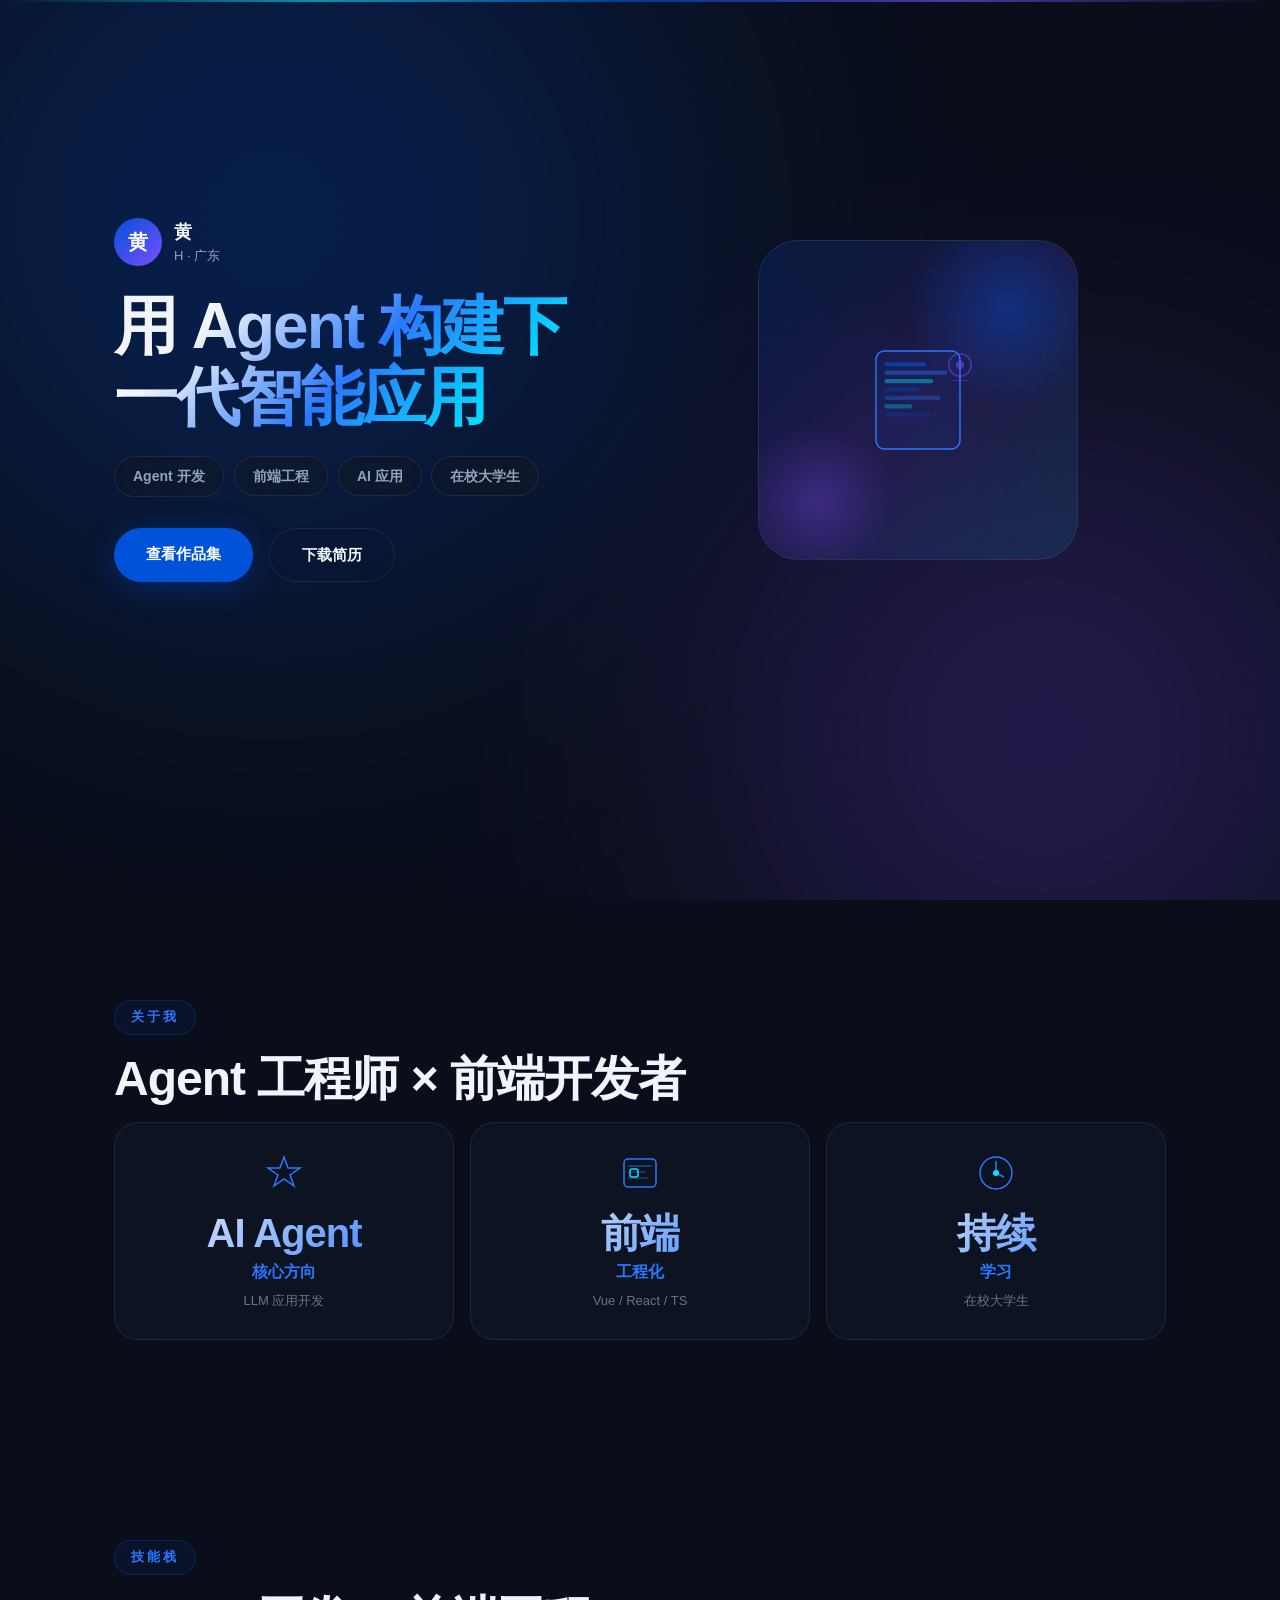
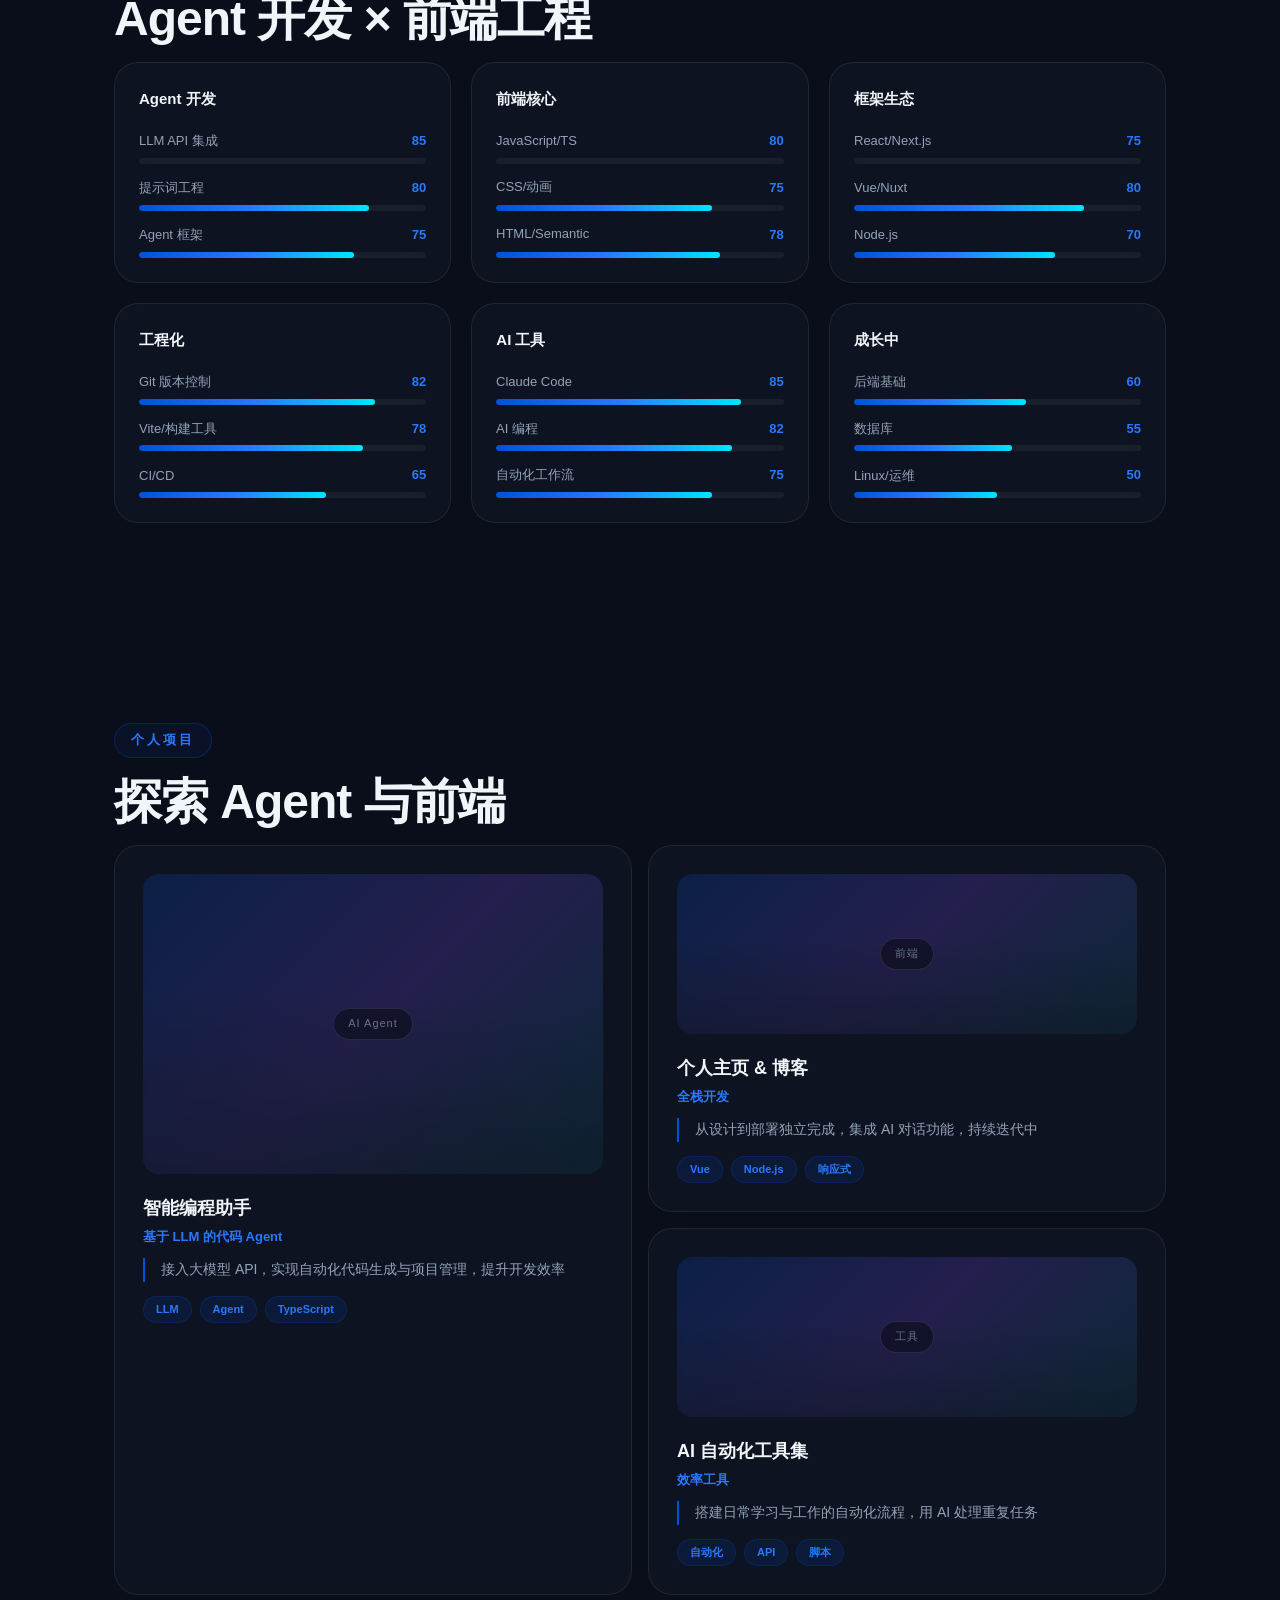
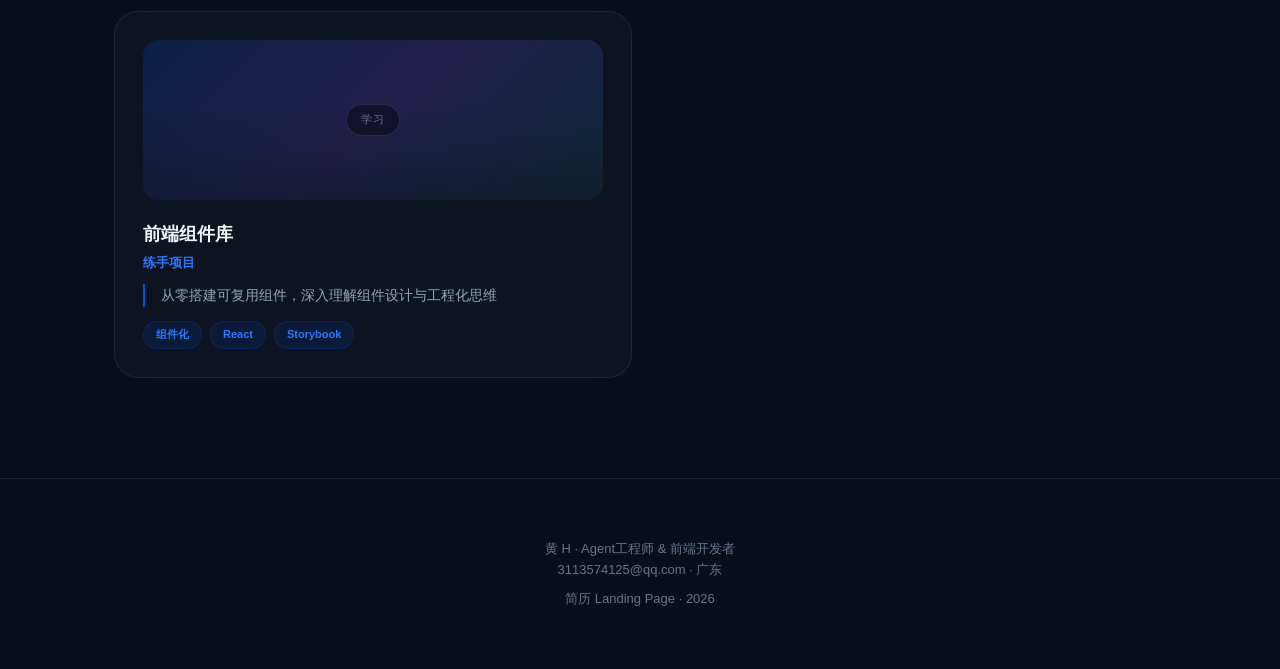
==== index.html @ 6a038add "更改index" ====
<!DOCTYPE html>
<html lang="zh-CN">
<head>
<meta charset="UTF-8">
<meta name="viewport" content="width=device-width, initial-scale=1.0">
<meta name="description" content="黄 H - Agent工程师 & 前端开发者">
<title>黄 H — Agent工程师 & 前端开发者</title>
<style>
/* ============================================================
   RESET & BASE
   ============================================================ */
*, *::before, *::after { box-sizing: border-box; margin: 0; padding: 0; }

:root {
  --color-primary: #0052D9;
  --color-primary-glow: #2979FF;
  --color-aurora-teal: #00E5FF;
  --color-aurora-purple: #7C4DFF;
  --color-aurora-pink: #FF4081;
  --color-bg-deep: #0A0E1A;
  --color-bg-mid: #111827;
  --color-bg-card: rgba(17, 24, 39, 0.6);
  --color-border: rgba(255, 255, 255, 0.08);
  --color-text-primary: #F1F5F9;
  --color-text-secondary: #94A3B8;
  --color-text-muted: #64748B;
  --radius-sm: 8px;
  --radius-md: 16px;
  --radius-lg: 24px;
  --radius-xl: 32px;
  --font-stack: -apple-system, BlinkMacSystemFont, "Segoe UI", "PingFang SC", "Hiragino Sans GB", "Microsoft YaHei", "Helvetica Neue", Helvetica, Arial, sans-serif;
  --transition-fast: 200ms cubic-bezier(0.16, 1, 0.3, 1);
  --transition-smooth: 400ms cubic-bezier(0.16, 1, 0.3, 1);
}

html { scroll-behavior: smooth; }

body {
  font-family: var(--font-stack);
  background: var(--color-bg-deep);
  color: var(--color-text-primary);
  line-height: 1.6;
  overflow-x: hidden;
  -webkit-font-smoothing: antialiased;
  -moz-osx-font-smoothing: grayscale;
}

::-webkit-scrollbar { width: 6px; }
::-webkit-scrollbar-track { background: var(--color-bg-deep); }
::-webkit-scrollbar-thumb { background: var(--color-text-muted); border-radius: 3px; }

/* ============================================================
   AURORA BACKGROUND
   ============================================================ */
.aurora-bg {
  position: fixed; inset: 0; z-index: 0; pointer-events: none; overflow: hidden;
}
.aurora-bg::before, .aurora-bg::after {
  content: ''; position: absolute;
  border-radius: 50%;
  filter: blur(140px);
  opacity: 0.25;
  animation: aurora-drift 20s ease-in-out infinite alternate;
}
.aurora-bg::before {
  width: 800px; height: 800px;
  background: var(--color-primary);
  top: -20%; left: -10%;
  animation-delay: 0s;
}
.aurora-bg::after {
  width: 600px; height: 600px;
  background: var(--color-aurora-purple);
  bottom: -15%; right: -5%;
  animation-delay: -10s;
  animation-duration: 25s;
}

@keyframes aurora-drift {
  0% { transform: translate(0, 0) scale(1); }
  33% { transform: translate(60px, -40px) scale(1.15); }
  66% { transform: translate(-30px, 30px) scale(0.95); }
  100% { transform: translate(40px, -20px) scale(1.05); }
}

.aurora-ribbon {
  position: fixed; top: 0; left: 0; width: 100%; height: 2px;
  background: linear-gradient(90deg, transparent, var(--color-aurora-teal), var(--color-primary), var(--color-aurora-purple), transparent);
  z-index: 10; opacity: 0.6;
  animation: ribbon-slide 8s linear infinite;
}
@keyframes ribbon-slide { 0% { transform: translateX(-100%); } 100% { transform: translateX(100%); } }

/* ============================================================
   LAYOUT
   ============================================================ */
.page-wrap { position: relative; z-index: 1; }
.container { max-width: 1100px; margin: 0 auto; padding: 0 24px; }

section { padding: 100px 0; position: relative; }

.section-label {
  display: inline-block;
  font-size: 13px; font-weight: 600; letter-spacing: 3px; text-transform: uppercase;
  color: var(--color-primary-glow);
  margin-bottom: 16px;
  border: 1px solid rgba(0, 82, 217, 0.3);
  padding: 6px 16px; border-radius: 50px;
  background: rgba(0, 82, 217, 0.08);
}
.section-title {
  font-size: clamp(28px, 5vw, 48px); font-weight: 800; letter-spacing: -1px;
  line-height: 1.15; margin-bottom: 16px; color: var(--color-text-primary);
}

/* ============================================================
   HERO CARD
   ============================================================ */
.hero-section {
  min-height: 100vh; display: flex; align-items: center; padding-top: 0;
}
.hero-grid { display: grid; grid-template-columns: 1fr 1fr; gap: 60px; align-items: center; }

.hero-meta { display: flex; align-items: center; gap: 12px; margin-bottom: 24px; }
.hero-avatar {
  width: 48px; height: 48px; border-radius: 50%;
  background: linear-gradient(135deg, var(--color-primary), var(--color-aurora-purple));
  display: flex; align-items: center; justify-content: center;
  font-size: 20px; font-weight: 700; color: white; flex-shrink: 0;
}
.hero-name { font-size: 18px; font-weight: 600; }
.hero-name small { display: block; font-size: 13px; font-weight: 400; color: var(--color-text-secondary); }

.hero-slogan {
  font-size: clamp(36px, 7vw, 64px); font-weight: 900; line-height: 1.1;
  letter-spacing: -2px; margin-bottom: 24px;
  background: linear-gradient(135deg, var(--color-text-primary) 20%, var(--color-primary-glow) 50%, var(--color-aurora-teal) 80%);
  -webkit-background-clip: text; -webkit-text-fill-color: transparent; background-clip: text;
}

.hero-tags { display: flex; flex-wrap: wrap; gap: 10px; margin-bottom: 32px; }
.hero-tag {
  padding: 8px 18px; border-radius: 50px; font-size: 14px; font-weight: 600;
  border: 1px solid var(--color-border);
  background: var(--color-bg-card); backdrop-filter: blur(20px);
  color: var(--color-text-secondary); transition: var(--transition-fast);
}
.hero-tag:hover { border-color: var(--color-primary-glow); color: var(--color-text-primary); }

.hero-cta { display: flex; gap: 16px; flex-wrap: wrap; }
.btn-primary, .btn-secondary {
  padding: 14px 32px; border-radius: 50px; font-size: 15px; font-weight: 600;
  cursor: pointer; transition: var(--transition-fast); text-decoration: none; display: inline-block;
  border: none; font-family: var(--font-stack);
}
.btn-primary {
  background: var(--color-primary); color: white;
  box-shadow: 0 8px 32px rgba(0, 82, 217, 0.3);
}
.btn-primary:hover { background: var(--color-primary-glow); transform: translateY(-2px); box-shadow: 0 12px 40px rgba(0, 82, 217, 0.45); }
.btn-secondary {
  background: transparent; color: var(--color-text-primary);
  border: 1px solid var(--color-border); backdrop-filter: blur(20px);
}
.btn-secondary:hover { border-color: var(--color-text-secondary); background: rgba(255,255,255,0.05); }

.hero-visual {
  position: relative; display: flex; align-items: center; justify-content: center;
}
.hero-shape {
  width: 320px; height: 320px; border-radius: 40px;
  background: linear-gradient(135deg, rgba(0,82,217,0.15), rgba(124,77,255,0.15), rgba(0,229,255,0.1));
  border: 1px solid rgba(255,255,255,0.08); backdrop-filter: blur(40px);
  display: flex; align-items: center; justify-content: center;
  position: relative; overflow: hidden;
}
.hero-shape::before {
  content: ''; position: absolute; width: 200px; height: 200px;
  background: radial-gradient(circle, var(--color-primary) 0%, transparent 70%);
  top: -10%; right: -10%; opacity: 0.4; animation: hero-glow 6s ease-in-out infinite alternate;
}
.hero-shape::after {
  content: ''; position: absolute; width: 150px; height: 150px;
  background: radial-gradient(circle, var(--color-aurora-purple) 0%, transparent 70%);
  bottom: -5%; left: -5%; opacity: 0.3; animation: hero-glow 8s ease-in-out infinite alternate-reverse;
}
@keyframes hero-glow { 0% { transform: translate(0, 0); } 100% { transform: translate(30px, -20px); } }

.hero-code-block {
  width: 200px; height: 200px; display: flex; align-items: center; justify-content: center;
  position: relative; z-index: 1;
}
.hero-code-block svg { width: 140px; height: 140px; }

/* ============================================================
   STATS BOARD
   ============================================================ */
.stats-grid { display: grid; grid-template-columns: repeat(3, 1fr); gap: 16px; }
.stats-card {
  background: var(--color-bg-card); backdrop-filter: blur(20px);
  border: 1px solid var(--color-border); border-radius: var(--radius-lg);
  padding: 28px 24px; text-align: center; transition: var(--transition-smooth);
  position: relative; overflow: hidden;
}
.stats-card::after {
  content: ''; position: absolute; inset: 0; border-radius: var(--radius-lg);
  background: radial-gradient(ellipse at 50% 0%, rgba(0,82,217,0.08), transparent 70%);
  opacity: 0; transition: opacity var(--transition-smooth);
}
.stats-card:hover { border-color: rgba(255,255,255,0.15); transform: translateY(-4px); }
.stats-card:hover::after { opacity: 1; }

.stats-icon { width: 44px; height: 44px; margin: 0 auto 16px; }
.stats-icon svg { width: 100%; height: 100%; }
.stats-value {
  font-size: clamp(28px, 5vw, 40px); font-weight: 900; letter-spacing: -1px;
  background: linear-gradient(135deg, var(--color-text-primary), var(--color-primary-glow));
  -webkit-background-clip: text; -webkit-text-fill-color: transparent; background-clip: text;
  line-height: 1.1; margin-bottom: 4px;
}
.stats-unit { font-size: 16px; font-weight: 600; color: var(--color-primary-glow); }
.stats-label { font-size: 13px; color: var(--color-text-muted); margin-top: 6px; font-weight: 500; }

/* ============================================================
   TIMELINE PRO
   ============================================================ */
.timeline-wrap { position: relative; padding-left: 40px; }
.timeline-line {
  position: absolute; left: 18px; top: 0; bottom: 0; width: 2px;
  background: linear-gradient(to bottom, var(--color-primary), var(--color-aurora-purple), transparent);
}
.timeline-item { position: relative; margin-bottom: 48px; }
.timeline-item:last-child { margin-bottom: 0; }
.timeline-dot {
  position: absolute; left: -34px; top: 8px; width: 14px; height: 14px; border-radius: 50%;
  background: var(--color-primary); border: 3px solid var(--color-bg-deep);
  box-shadow: 0 0 20px rgba(0, 82, 217, 0.5); z-index: 2;
  transition: var(--transition-fast);
}
.timeline-item:hover .timeline-dot { box-shadow: 0 0 30px rgba(0, 130, 255, 0.8); transform: scale(1.3); }

.timeline-card {
  background: var(--color-bg-card); backdrop-filter: blur(20px);
  border: 1px solid var(--color-border); border-radius: var(--radius-lg);
  padding: 28px; transition: var(--transition-smooth);
}
.timeline-card:hover { border-color: rgba(255,255,255,0.15); }
.timeline-header { display: flex; justify-content: space-between; align-items: start; flex-wrap: wrap; gap: 8px; margin-bottom: 12px; }
.timeline-date { font-size: 14px; font-weight: 600; color: var(--color-primary-glow); letter-spacing: 1px; }
.timeline-company { font-size: 20px; font-weight: 700; }
.timeline-role { font-size: 14px; color: var(--color-text-secondary); font-weight: 500; margin-bottom: 16px; }
.timeline-bullets { list-style: none; display: flex; flex-direction: column; gap: 8px; }
.timeline-bullets li {
  padding-left: 20px; position: relative; font-size: 14px; color: var(--color-text-secondary);
  line-height: 1.7;
}
.timeline-bullets li::before {
  content: ''; position: absolute; left: 0; top: 10px; width: 6px; height: 6px; border-radius: 50%;
  background: var(--color-primary-glow); opacity: 0.6;
}

/* ============================================================
   SKILL RADAR
   ============================================================ */
.skill-grid { display: grid; grid-template-columns: repeat(3, 1fr); gap: 20px; }
.skill-category {
  background: var(--color-bg-card); backdrop-filter: blur(20px);
  border: 1px solid var(--color-border); border-radius: var(--radius-lg);
  padding: 24px;
}
.skill-category h3 {
  font-size: 15px; font-weight: 700; margin-bottom: 20px; color: var(--color-text-primary);
}
.skill-item { margin-bottom: 14px; }
.skill-item:last-child { margin-bottom: 0; }
.skill-head { display: flex; justify-content: space-between; margin-bottom: 6px; font-size: 13px; }
.skill-name { color: var(--color-text-secondary); }
.skill-score { font-weight: 700; color: var(--color-primary-glow); }
.skill-bar {
  width: 100%; height: 6px; background: rgba(255,255,255,0.05); border-radius: 3px; overflow: hidden;
}
.skill-fill {
  height: 100%; border-radius: 3px;
  background: linear-gradient(90deg, var(--color-primary), var(--color-primary-glow), var(--color-aurora-teal));
  transition: width 1.2s cubic-bezier(0.16, 1, 0.3, 1);
  width: 0;
}
.skill-fill.visible { width: var(--fill); }

/* ============================================================
   BENTO GALLERY
   ============================================================ */
.bento-grid {
  display: grid; grid-template-columns: 1fr 1fr; grid-template-rows: auto auto;
  gap: 16px;
}
.bento-project {
  background: var(--color-bg-card); backdrop-filter: blur(20px);
  border: 1px solid var(--color-border); border-radius: var(--radius-lg);
  padding: 28px; transition: var(--transition-smooth); position: relative; overflow: hidden;
  cursor: default;
}
.bento-project:nth-child(1) { grid-row: span 2; }
.bento-project:hover { border-color: rgba(255,255,255,0.15); transform: translateY(-2px); }

.bento-img-placeholder {
  width: 100%; height: 160px; border-radius: var(--radius-md);
  background: linear-gradient(135deg, rgba(0,82,217,0.2), rgba(124,77,255,0.2), rgba(0,229,255,0.1));
  margin-bottom: 20px; display: flex; align-items: center; justify-content: center;
  font-size: 12px; color: var(--color-text-muted); letter-spacing: 1px; position: relative;
  overflow: hidden;
}
.bento-project:nth-child(1) .bento-img-placeholder { height: 300px; }
.bento-img-placeholder::after {
  content: ''; position: absolute; inset: 0;
  background: linear-gradient(to top, var(--color-bg-card), transparent 60%);
}
.bento-img-label {
  position: relative; z-index: 2; background: rgba(0,0,0,0.4); padding: 6px 14px;
  border-radius: 50px; font-size: 11px; letter-spacing: 1px;
  border: 1px solid rgba(255,255,255,0.1);
}
.bento-title { font-size: 18px; font-weight: 700; margin-bottom: 4px; }
.bento-role { font-size: 13px; color: var(--color-primary-glow); font-weight: 600; margin-bottom: 10px; }
.bento-impact {
  font-size: 14px; color: var(--color-text-secondary); line-height: 1.7; margin-bottom: 14px;
  position: relative; padding-left: 16px; border-left: 2px solid var(--color-primary);
}
.bento-tags { display: flex; gap: 8px; flex-wrap: wrap; }
.bento-tag {
  padding: 4px 12px; border-radius: 50px; font-size: 11px; font-weight: 600;
  background: rgba(0,82,217,0.12); color: var(--color-primary-glow);
  border: 1px solid rgba(0,82,217,0.2);
}

/* ============================================================
   TESTIMONIAL
   ============================================================ */
.testimonial-grid { display: grid; grid-template-columns: repeat(3, 1fr); gap: 20px; }
.testimonial-card {
  background: var(--color-bg-card); backdrop-filter: blur(20px);
  border: 1px solid var(--color-border); border-radius: var(--radius-lg);
  padding: 28px; transition: var(--transition-smooth); position: relative;
}
.testimonial-card:hover { border-color: rgba(255,255,255,0.12); }
.testimonial-quote {
  font-size: 14px; line-height: 1.8; color: var(--color-text-secondary);
  margin-bottom: 20px; position: relative; font-style: italic;
}
.testimonial-quote::before {
  content: '\201C'; font-size: 48px; line-height: 1; color: var(--color-primary);
  display: block; margin-bottom: 8px; font-style: normal; font-weight: 900;
  opacity: 0.4;
}
.testimonial-author { display: flex; align-items: center; gap: 12px; }
.testimonial-avatar {
  width: 40px; height: 40px; border-radius: 50%;
  background: linear-gradient(135deg, var(--color-primary), var(--color-aurora-purple));
  display: flex; align-items: center; justify-content: center;
  font-size: 16px; font-weight: 700; color: white;
  flex-shrink: 0;
}
.testimonial-name { font-size: 14px; font-weight: 700; }
.testimonial-relation { font-size: 12px; color: var(--color-text-muted); }

/* ============================================================
   FOOTER
   ============================================================ */
.footer {
  text-align: center; padding: 60px 24px; border-top: 1px solid var(--color-border);
  color: var(--color-text-muted); font-size: 13px;
}

/* ============================================================
   RESPONSIVE
   ============================================================ */
@media (max-width: 768px) {
  .hero-grid { grid-template-columns: 1fr; gap: 40px; }
  .hero-visual { order: -1; }
  .hero-shape { width: 200px; height: 200px; border-radius: 30px; }
  .hero-slogan { font-size: 32px; }
  .stats-grid { grid-template-columns: repeat(2, 1fr); }
  .skill-grid { grid-template-columns: 1fr; }
  .bento-grid { grid-template-columns: 1fr; }
  .bento-project:nth-child(1) { grid-row: span 1; }
  .bento-project:nth-child(1) .bento-img-placeholder { height: 160px; }
  .testimonial-grid { grid-template-columns: 1fr; }
  .timeline-wrap { padding-left: 32px; }
  .timeline-dot { left: -26px; }
  .timeline-line { left: 12px; }
  section { padding: 60px 0; }
}

@media (max-width: 480px) {
  .stats-grid { grid-template-columns: 1fr 1fr; gap: 10px; }
  .stats-card { padding: 20px 16px; }
  .hero-cta { flex-direction: column; }
}

/* ============================================================
   REDUCED MOTION
   ============================================================ */
@media (prefers-reduced-motion: reduce) {
  *, *::before, *::after {
    animation-duration: 0.01ms !important; animation-iteration-count: 1 !important;
    transition-duration: 0.01ms !important;
  }
  html { scroll-behavior: auto; }
  .aurora-bg::before, .aurora-bg::after { animation: none; opacity: 0.15; }
  .aurora-ribbon { display: none; }
}

/* ============================================================
   SCROLL ANIMATIONS
   ============================================================ */
.reveal {
  opacity: 0; transform: translateY(40px);
  transition: opacity 0.8s cubic-bezier(0.16, 1, 0.3, 1), transform 0.8s cubic-bezier(0.16, 1, 0.3, 1);
}
.reveal.visible { opacity: 1; transform: translateY(0); }
.reveal-delay-1 { transition-delay: 0.1s; }
.reveal-delay-2 { transition-delay: 0.2s; }
.reveal-delay-3 { transition-delay: 0.3s; }
.reveal-delay-4 { transition-delay: 0.4s; }
.reveal-delay-5 { transition-delay: 0.5s; }
</style>
</head>
<body>

<!-- Aurora Background -->
<div class="aurora-bg" aria-hidden="true"></div>
<div class="aurora-ribbon" aria-hidden="true"></div>

<!-- ============================================================
     PAGE WRAP
     ============================================================ -->
<div class="page-wrap">

<!-- ============================================================
     HERO CARD
     ============================================================ -->
<section class="hero-section">
  <div class="container">
    <div class="hero-grid">
      <div class="hero-content reveal">
        <div class="hero-meta">
          <div class="hero-avatar">黄</div>
          <div class="hero-name">
            黄 <small>H · 广东</small>
          </div>
        </div>
        <h1 class="hero-slogan">用 Agent 构建下一代智能应用</h1>
        <div class="hero-tags">
          <span class="hero-tag">Agent 开发</span>
          <span class="hero-tag">前端工程</span>
          <span class="hero-tag">AI 应用</span>
          <span class="hero-tag">在校大学生</span>
        </div>
        <div class="hero-cta">
          <a href="#bento" class="btn-primary">查看作品集</a>
          <a href="#footer" class="btn-secondary">下载简历</a>
        </div>
      </div>
      <div class="hero-visual reveal reveal-delay-2">
        <div class="hero-shape">
          <div class="hero-code-block">
            <svg viewBox="0 0 200 200" fill="none" xmlns="http://www.w3.org/2000/svg">
              <rect x="40" y="30" width="120" height="140" rx="12" stroke="#2979FF" stroke-width="2" fill="rgba(0,82,217,0.08)"/>
              <rect x="52" y="46" width="60" height="6" rx="3" fill="#0052D9" opacity="0.6"/>
              <rect x="52" y="58" width="90" height="6" rx="3" fill="#2979FF" opacity="0.4"/>
              <rect x="52" y="70" width="70" height="6" rx="3" fill="#00E5FF" opacity="0.4"/>
              <rect x="52" y="82" width="50" height="6" rx="3" fill="#0052D9" opacity="0.3"/>
              <rect x="52" y="94" width="80" height="6" rx="3" fill="#2979FF" opacity="0.3"/>
              <rect x="52" y="106" width="40" height="6" rx="3" fill="#00E5FF" opacity="0.3"/>
              <rect x="52" y="118" width="65" height="6" rx="3" fill="#0052D9" opacity="0.2"/>
              <circle cx="160" cy="50" r="16" fill="none" stroke="#7C4DFF" stroke-width="2" opacity="0.5"/>
              <circle cx="160" cy="50" r="6" fill="#7C4DFF" opacity="0.5"/>
              <path d="M160 62 L160 82" stroke="#7C4DFF" stroke-width="1.5" opacity="0.4"/>
              <path d="M150 72 L170 72" stroke="#7C4DFF" stroke-width="1.5" opacity="0.4"/>
              <path d="M155 100 L165 100" stroke="#00E5FF" stroke-width="1" opacity="0.3"/>
            </svg>
          </div>
        </div>
      </div>
    </div>
  </div>
</section>

<!-- ============================================================
     STATS BOARD
     ============================================================ -->
<section id="stats">
  <div class="container">
    <div class="section-label reveal">关于我</div>
    <h2 class="section-title reveal reveal-delay-1">Agent 工程师 × 前端开发者</h2>
    <div class="stats-grid reveal reveal-delay-2">
      <div class="stats-card">
        <div class="stats-icon">
          <svg viewBox="0 0 44 44" fill="none"><polygon points="22,6 26,17 38,17 28,24 32,35 22,28 12,35 16,24 6,17 18,17" stroke="#2979FF" stroke-width="1.5"/></svg>
        </div>
        <div class="stats-value">AI Agent</div>
        <div class="stats-unit">核心方向</div>
        <div class="stats-label">LLM 应用开发</div>
      </div>
      <div class="stats-card">
        <div class="stats-icon">
          <svg viewBox="0 0 44 44" fill="none"><rect x="6" y="8" width="32" height="28" rx="4" stroke="#2979FF" stroke-width="1.5"/><rect x="10" y="14" width="24" height="2" rx="1" fill="#2979FF" opacity="0.4"/><rect x="10" y="20" width="18" height="2" rx="1" fill="#2979FF" opacity="0.3"/><rect x="10" y="26" width="20" height="2" rx="1" fill="#2979FF" opacity="0.3"/><rect x="12" y="18" width="8" height="8" rx="2" fill="none" stroke="#00E5FF" stroke-width="1.5"/></svg>
        </div>
        <div class="stats-value">前端</div>
        <div class="stats-unit">工程化</div>
        <div class="stats-label">Vue / React / TS</div>
      </div>
      <div class="stats-card">
        <div class="stats-icon">
          <svg viewBox="0 0 44 44" fill="none"><circle cx="22" cy="22" r="16" stroke="#2979FF" stroke-width="1.5"/><polyline points="22,10 22,22 30,26" stroke="#2979FF" stroke-width="1.5"/><circle cx="22" cy="22" r="3" fill="#00E5FF"/></svg>
        </div>
        <div class="stats-value">持续</div>
        <div class="stats-unit">学习</div>
        <div class="stats-label">在校大学生</div>
      </div>
    </div>
  </div>
</section>

<!-- ============================================================
     SKILL RADAR
     ============================================================ -->
<section id="skills">
  <div class="container">
    <div class="section-label reveal">技能栈</div>
    <h2 class="section-title reveal reveal-delay-1">Agent 开发 × 前端工程</h2>
    <div class="skill-grid reveal reveal-delay-2" id="skill-grid">
    </div>
  </div>
</section>

<!-- ============================================================
     BENTO GALLERY
     ============================================================ -->
<section id="bento">
  <div class="container">
    <div class="section-label reveal">个人项目</div>
    <h2 class="section-title reveal reveal-delay-1">探索 Agent 与前端</h2>
    <div class="bento-grid reveal reveal-delay-2">

      <div class="bento-project">
        <div class="bento-img-placeholder">
          <span class="bento-img-label">AI Agent</span>
        </div>
        <div class="bento-title">智能编程助手</div>
        <div class="bento-role">基于 LLM 的代码 Agent</div>
        <p class="bento-impact">接入大模型 API，实现自动化代码生成与项目管理，提升开发效率</p>
        <div class="bento-tags">
          <span class="bento-tag">LLM</span>
          <span class="bento-tag">Agent</span>
          <span class="bento-tag">TypeScript</span>
        </div>
      </div>

      <div class="bento-project">
        <div class="bento-img-placeholder">
          <span class="bento-img-label">前端</span>
        </div>
        <div class="bento-title">个人主页 & 博客</div>
        <div class="bento-role">全栈开发</div>
        <p class="bento-impact">从设计到部署独立完成，集成 AI 对话功能，持续迭代中</p>
        <div class="bento-tags">
          <span class="bento-tag">Vue</span>
          <span class="bento-tag">Node.js</span>
          <span class="bento-tag">响应式</span>
        </div>
      </div>

      <div class="bento-project">
        <div class="bento-img-placeholder">
          <span class="bento-img-label">工具</span>
        </div>
        <div class="bento-title">AI 自动化工具集</div>
        <div class="bento-role">效率工具</div>
        <p class="bento-impact">搭建日常学习与工作的自动化流程，用 AI 处理重复任务</p>
        <div class="bento-tags">
          <span class="bento-tag">自动化</span>
          <span class="bento-tag">API</span>
          <span class="bento-tag">脚本</span>
        </div>
      </div>

      <div class="bento-project">
        <div class="bento-img-placeholder">
          <span class="bento-img-label">学习</span>
        </div>
        <div class="bento-title">前端组件库</div>
        <div class="bento-role">练手项目</div>
        <p class="bento-impact">从零搭建可复用组件，深入理解组件设计与工程化思维</p>
        <div class="bento-tags">
          <span class="bento-tag">组件化</span>
          <span class="bento-tag">React</span>
          <span class="bento-tag">Storybook</span>
        </div>
      </div>

    </div>
  </div>
</section>

<!-- ============================================================
     FOOTER
     ============================================================ -->
<footer class="footer" id="footer">
  <div class="container">
    <p>黄 H · Agent工程师 & 前端开发者</p>
    <p>3113574125@qq.com · 广东</p>
    <p style="margin-top:8px;color:var(--color-text-muted)">简历 Landing Page · 2026</p>
  </div>
</footer>

</div><!-- /page-wrap -->

<script>
// ============================================================
// SKILL DATA
// ============================================================
var skillData = [
  {
    category: 'Agent 开发',
    skills: [
      { name: 'LLM API 集成', score: 85 },
      { name: '提示词工程', score: 80 },
      { name: 'Agent 框架', score: 75 }
    ]
  },
  {
    category: '前端核心',
    skills: [
      { name: 'JavaScript/TS', score: 80 },
      { name: 'CSS/动画', score: 75 },
      { name: 'HTML/Semantic', score: 78 }
    ]
  },
  {
    category: '框架生态',
    skills: [
      { name: 'React/Next.js', score: 75 },
      { name: 'Vue/Nuxt', score: 80 },
      { name: 'Node.js', score: 70 }
    ]
  },
  {
    category: '工程化',
    skills: [
      { name: 'Git 版本控制', score: 82 },
      { name: 'Vite/构建工具', score: 78 },
      { name: 'CI/CD', score: 65 }
    ]
  },
  {
    category: 'AI 工具',
    skills: [
      { name: 'Claude Code', score: 85 },
      { name: 'AI 编程', score: 82 },
      { name: '自动化工作流', score: 75 }
    ]
  },
  {
    category: '成长中',
    skills: [
      { name: '后端基础', score: 60 },
      { name: '数据库', score: 55 },
      { name: 'Linux/运维', score: 50 }
    ]
  }
];

// ============================================================
// RENDER SKILL GRID
// ============================================================
(function renderSkills() {
  var grid = document.getElementById('skill-grid');
  var html = '';
  skillData.forEach(function(cat) {
    html += '<div class="skill-category"><h3>' + cat.category + '</h3>';
    cat.skills.forEach(function(s) {
      html += '<div class="skill-item">';
      html += '<div class="skill-head"><span class="skill-name">' + s.name + '</span><span class="skill-score">' + s.score + '</span></div>';
      html += '<div class="skill-bar"><div class="skill-fill" style="--fill:' + s.score + '%" data-fill="' + s.score + '"></div></div>';
      html += '</div>';
    });
    html += '</div>';
  });
  grid.innerHTML = html;
})();

// ============================================================
// SCROLL REVEAL
// ============================================================
(function scrollReveal() {
  var reveals = document.querySelectorAll('.reveal');
  var skillFills = document.querySelectorAll('.skill-fill');

  function isInView(el) {
    var rect = el.getBoundingClientRect();
    return rect.top < window.innerHeight * 0.85 && rect.bottom > 0;
  }

  function handleScroll() {
    reveals.forEach(function(el) {
      if (isInView(el)) { el.classList.add('visible'); }
    });
    skillFills.forEach(function(el) {
      if (isInView(el)) { el.classList.add('visible'); }
    });
  }

  window.addEventListener('scroll', handleScroll, { passive: true });
  handleScroll(); // initial check
})();

// ============================================================
// SMOOTH SCROLL FOR CTA
// ============================================================
(function smoothCta() {
  document.querySelectorAll('a[href^="#"]').forEach(function(anchor) {
    anchor.addEventListener('click', function(e) {
      e.preventDefault();
      var target = document.querySelector(this.getAttribute('href'));
      if (target) { target.scrollIntoView({ behavior: 'smooth' }); }
    });
  });
})();
</script>

</body>
</html>
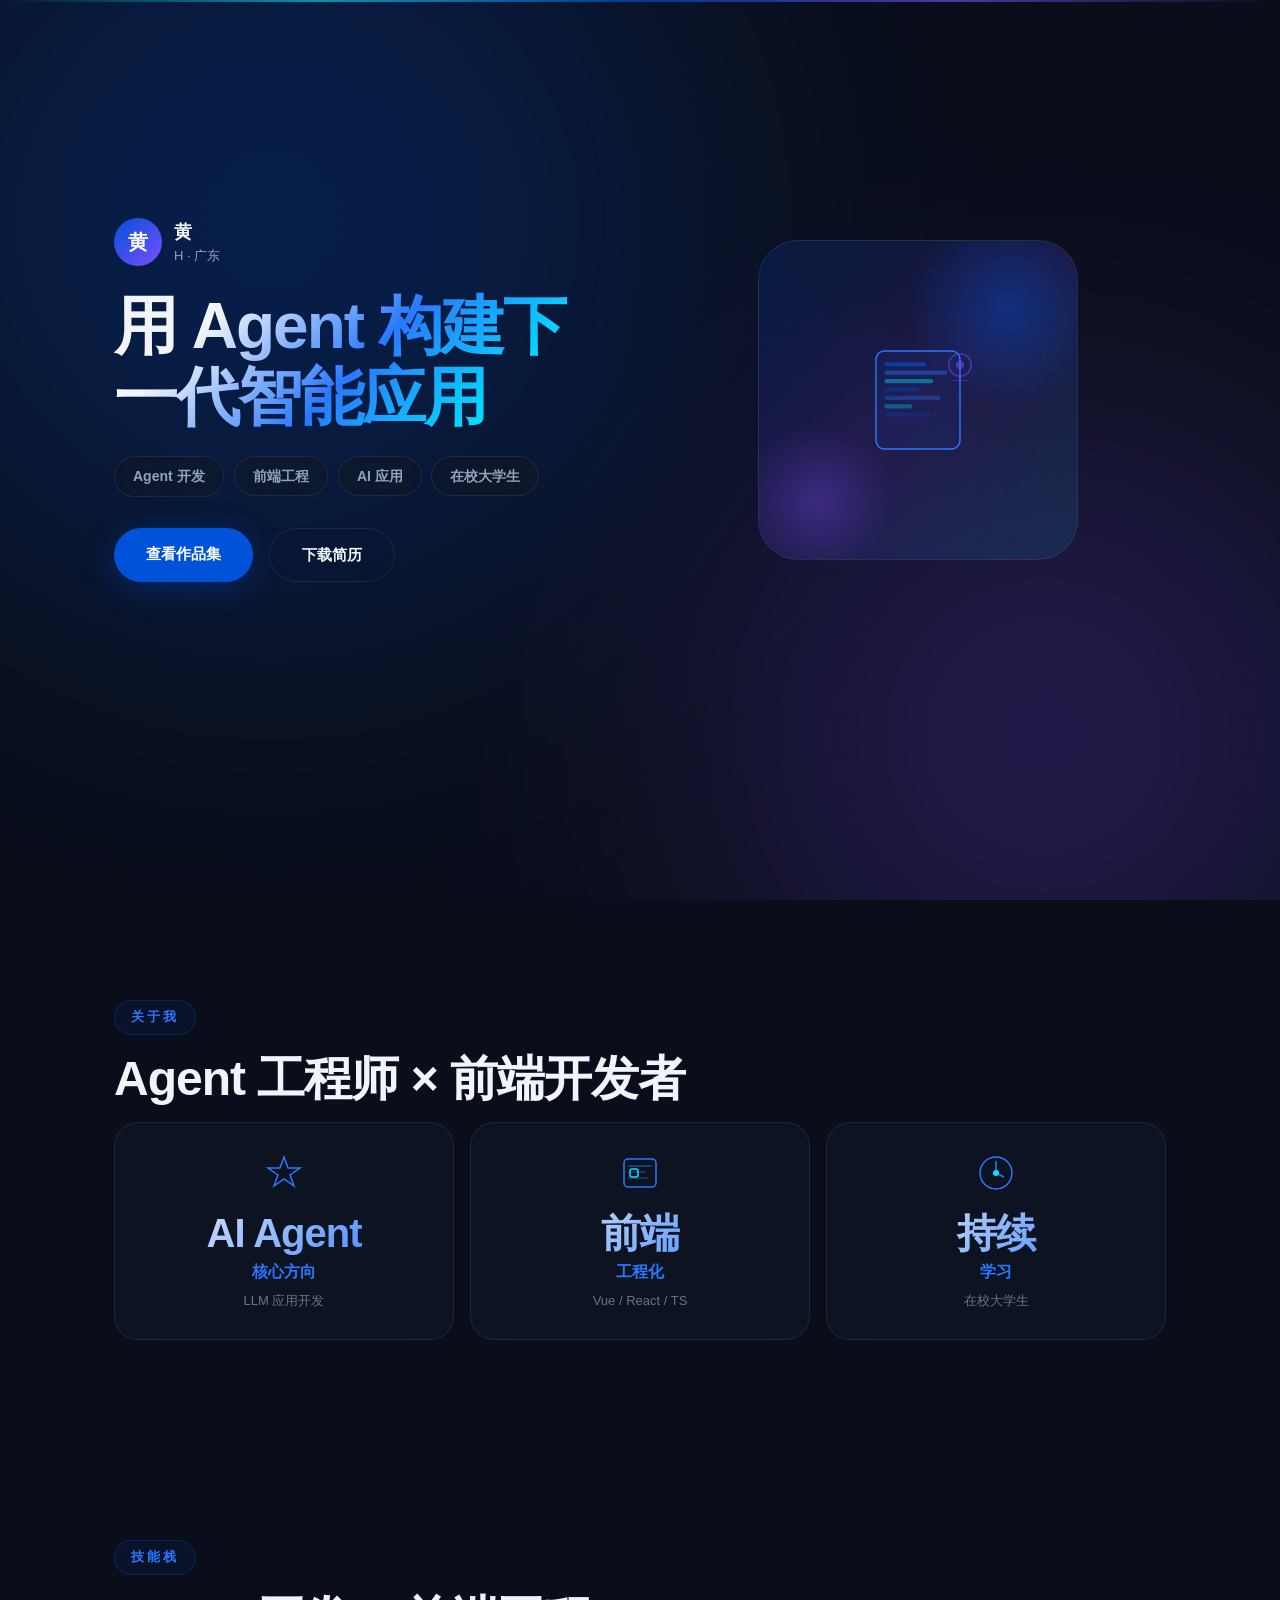
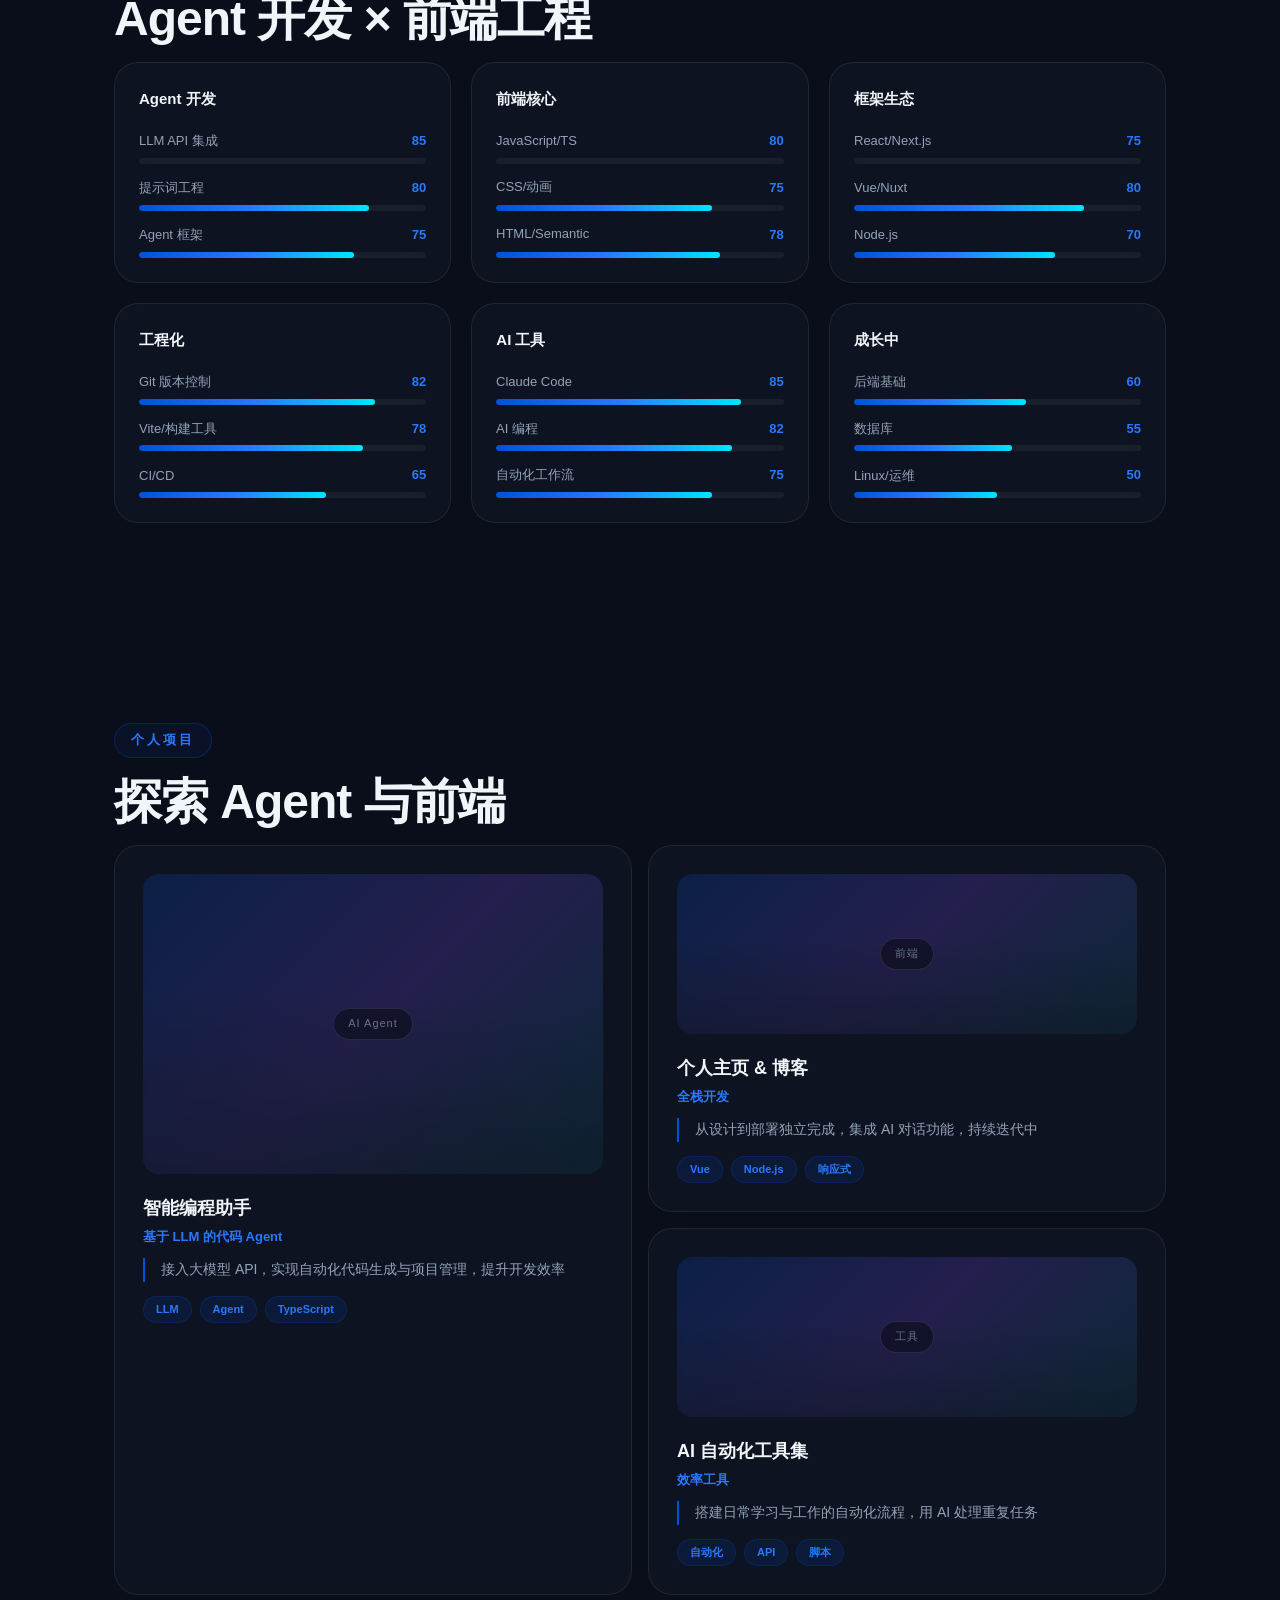
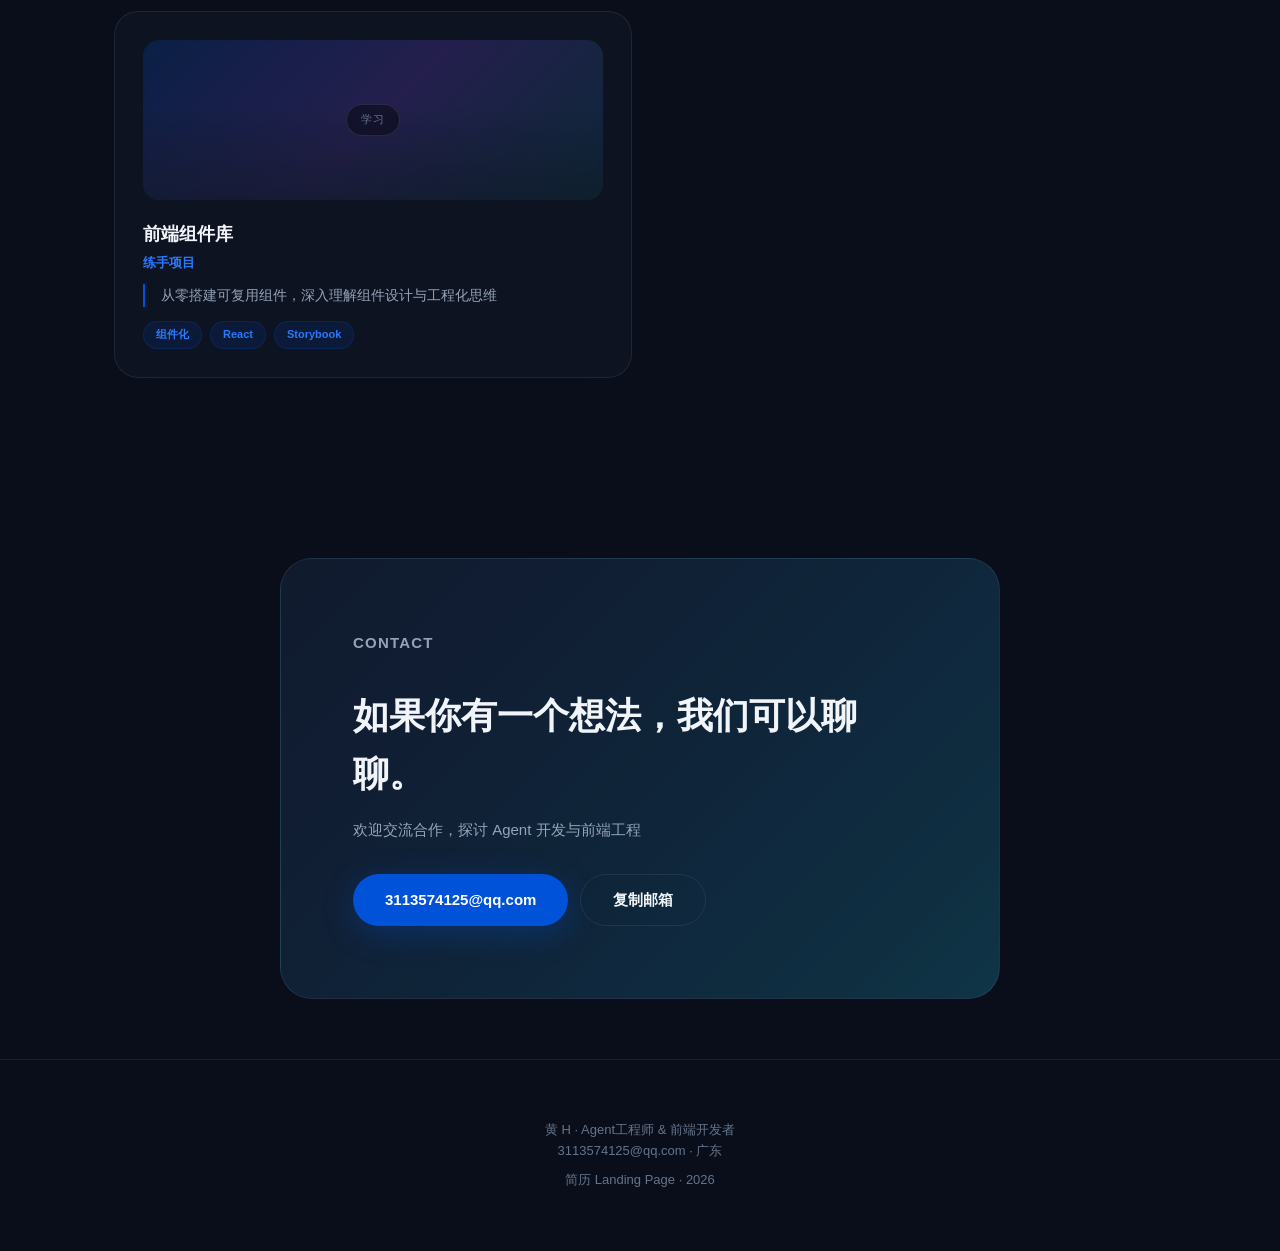
==== commit d387b94d: "代码类型分离" ====
--- a/index.html
+++ b/index.html
@@ -5,425 +5,7 @@
 <meta name="viewport" content="width=device-width, initial-scale=1.0">
 <meta name="description" content="黄 H - Agent工程师 & 前端开发者">
 <title>黄 H — Agent工程师 & 前端开发者</title>
-<style>
-/* ============================================================
-   RESET & BASE
-   ============================================================ */
-*, *::before, *::after { box-sizing: border-box; margin: 0; padding: 0; }
-
-:root {
-  --color-primary: #0052D9;
-  --color-primary-glow: #2979FF;
-  --color-aurora-teal: #00E5FF;
-  --color-aurora-purple: #7C4DFF;
-  --color-aurora-pink: #FF4081;
-  --color-bg-deep: #0A0E1A;
-  --color-bg-mid: #111827;
-  --color-bg-card: rgba(17, 24, 39, 0.6);
-  --color-border: rgba(255, 255, 255, 0.08);
-  --color-text-primary: #F1F5F9;
-  --color-text-secondary: #94A3B8;
-  --color-text-muted: #64748B;
-  --radius-sm: 8px;
-  --radius-md: 16px;
-  --radius-lg: 24px;
-  --radius-xl: 32px;
-  --font-stack: -apple-system, BlinkMacSystemFont, "Segoe UI", "PingFang SC", "Hiragino Sans GB", "Microsoft YaHei", "Helvetica Neue", Helvetica, Arial, sans-serif;
-  --transition-fast: 200ms cubic-bezier(0.16, 1, 0.3, 1);
-  --transition-smooth: 400ms cubic-bezier(0.16, 1, 0.3, 1);
-}
-
-html { scroll-behavior: smooth; }
-
-body {
-  font-family: var(--font-stack);
-  background: var(--color-bg-deep);
-  color: var(--color-text-primary);
-  line-height: 1.6;
-  overflow-x: hidden;
-  -webkit-font-smoothing: antialiased;
-  -moz-osx-font-smoothing: grayscale;
-}
-
-::-webkit-scrollbar { width: 6px; }
-::-webkit-scrollbar-track { background: var(--color-bg-deep); }
-::-webkit-scrollbar-thumb { background: var(--color-text-muted); border-radius: 3px; }
-
-/* ============================================================
-   AURORA BACKGROUND
-   ============================================================ */
-.aurora-bg {
-  position: fixed; inset: 0; z-index: 0; pointer-events: none; overflow: hidden;
-}
-.aurora-bg::before, .aurora-bg::after {
-  content: ''; position: absolute;
-  border-radius: 50%;
-  filter: blur(140px);
-  opacity: 0.25;
-  animation: aurora-drift 20s ease-in-out infinite alternate;
-}
-.aurora-bg::before {
-  width: 800px; height: 800px;
-  background: var(--color-primary);
-  top: -20%; left: -10%;
-  animation-delay: 0s;
-}
-.aurora-bg::after {
-  width: 600px; height: 600px;
-  background: var(--color-aurora-purple);
-  bottom: -15%; right: -5%;
-  animation-delay: -10s;
-  animation-duration: 25s;
-}
-
-@keyframes aurora-drift {
-  0% { transform: translate(0, 0) scale(1); }
-  33% { transform: translate(60px, -40px) scale(1.15); }
-  66% { transform: translate(-30px, 30px) scale(0.95); }
-  100% { transform: translate(40px, -20px) scale(1.05); }
-}
-
-.aurora-ribbon {
-  position: fixed; top: 0; left: 0; width: 100%; height: 2px;
-  background: linear-gradient(90deg, transparent, var(--color-aurora-teal), var(--color-primary), var(--color-aurora-purple), transparent);
-  z-index: 10; opacity: 0.6;
-  animation: ribbon-slide 8s linear infinite;
-}
-@keyframes ribbon-slide { 0% { transform: translateX(-100%); } 100% { transform: translateX(100%); } }
-
-/* ============================================================
-   LAYOUT
-   ============================================================ */
-.page-wrap { position: relative; z-index: 1; }
-.container { max-width: 1100px; margin: 0 auto; padding: 0 24px; }
-
-section { padding: 100px 0; position: relative; }
-
-.section-label {
-  display: inline-block;
-  font-size: 13px; font-weight: 600; letter-spacing: 3px; text-transform: uppercase;
-  color: var(--color-primary-glow);
-  margin-bottom: 16px;
-  border: 1px solid rgba(0, 82, 217, 0.3);
-  padding: 6px 16px; border-radius: 50px;
-  background: rgba(0, 82, 217, 0.08);
-}
-.section-title {
-  font-size: clamp(28px, 5vw, 48px); font-weight: 800; letter-spacing: -1px;
-  line-height: 1.15; margin-bottom: 16px; color: var(--color-text-primary);
-}
-
-/* ============================================================
-   HERO CARD
-   ============================================================ */
-.hero-section {
-  min-height: 100vh; display: flex; align-items: center; padding-top: 0;
-}
-.hero-grid { display: grid; grid-template-columns: 1fr 1fr; gap: 60px; align-items: center; }
-
-.hero-meta { display: flex; align-items: center; gap: 12px; margin-bottom: 24px; }
-.hero-avatar {
-  width: 48px; height: 48px; border-radius: 50%;
-  background: linear-gradient(135deg, var(--color-primary), var(--color-aurora-purple));
-  display: flex; align-items: center; justify-content: center;
-  font-size: 20px; font-weight: 700; color: white; flex-shrink: 0;
-}
-.hero-name { font-size: 18px; font-weight: 600; }
-.hero-name small { display: block; font-size: 13px; font-weight: 400; color: var(--color-text-secondary); }
-
-.hero-slogan {
-  font-size: clamp(36px, 7vw, 64px); font-weight: 900; line-height: 1.1;
-  letter-spacing: -2px; margin-bottom: 24px;
-  background: linear-gradient(135deg, var(--color-text-primary) 20%, var(--color-primary-glow) 50%, var(--color-aurora-teal) 80%);
-  -webkit-background-clip: text; -webkit-text-fill-color: transparent; background-clip: text;
-}
-
-.hero-tags { display: flex; flex-wrap: wrap; gap: 10px; margin-bottom: 32px; }
-.hero-tag {
-  padding: 8px 18px; border-radius: 50px; font-size: 14px; font-weight: 600;
-  border: 1px solid var(--color-border);
-  background: var(--color-bg-card); backdrop-filter: blur(20px);
-  color: var(--color-text-secondary); transition: var(--transition-fast);
-}
-.hero-tag:hover { border-color: var(--color-primary-glow); color: var(--color-text-primary); }
-
-.hero-cta { display: flex; gap: 16px; flex-wrap: wrap; }
-.btn-primary, .btn-secondary {
-  padding: 14px 32px; border-radius: 50px; font-size: 15px; font-weight: 600;
-  cursor: pointer; transition: var(--transition-fast); text-decoration: none; display: inline-block;
-  border: none; font-family: var(--font-stack);
-}
-.btn-primary {
-  background: var(--color-primary); color: white;
-  box-shadow: 0 8px 32px rgba(0, 82, 217, 0.3);
-}
-.btn-primary:hover { background: var(--color-primary-glow); transform: translateY(-2px); box-shadow: 0 12px 40px rgba(0, 82, 217, 0.45); }
-.btn-secondary {
-  background: transparent; color: var(--color-text-primary);
-  border: 1px solid var(--color-border); backdrop-filter: blur(20px);
-}
-.btn-secondary:hover { border-color: var(--color-text-secondary); background: rgba(255,255,255,0.05); }
-
-.hero-visual {
-  position: relative; display: flex; align-items: center; justify-content: center;
-}
-.hero-shape {
-  width: 320px; height: 320px; border-radius: 40px;
-  background: linear-gradient(135deg, rgba(0,82,217,0.15), rgba(124,77,255,0.15), rgba(0,229,255,0.1));
-  border: 1px solid rgba(255,255,255,0.08); backdrop-filter: blur(40px);
-  display: flex; align-items: center; justify-content: center;
-  position: relative; overflow: hidden;
-}
-.hero-shape::before {
-  content: ''; position: absolute; width: 200px; height: 200px;
-  background: radial-gradient(circle, var(--color-primary) 0%, transparent 70%);
-  top: -10%; right: -10%; opacity: 0.4; animation: hero-glow 6s ease-in-out infinite alternate;
-}
-.hero-shape::after {
-  content: ''; position: absolute; width: 150px; height: 150px;
-  background: radial-gradient(circle, var(--color-aurora-purple) 0%, transparent 70%);
-  bottom: -5%; left: -5%; opacity: 0.3; animation: hero-glow 8s ease-in-out infinite alternate-reverse;
-}
-@keyframes hero-glow { 0% { transform: translate(0, 0); } 100% { transform: translate(30px, -20px); } }
-
-.hero-code-block {
-  width: 200px; height: 200px; display: flex; align-items: center; justify-content: center;
-  position: relative; z-index: 1;
-}
-.hero-code-block svg { width: 140px; height: 140px; }
-
-/* ============================================================
-   STATS BOARD
-   ============================================================ */
-.stats-grid { display: grid; grid-template-columns: repeat(3, 1fr); gap: 16px; }
-.stats-card {
-  background: var(--color-bg-card); backdrop-filter: blur(20px);
-  border: 1px solid var(--color-border); border-radius: var(--radius-lg);
-  padding: 28px 24px; text-align: center; transition: var(--transition-smooth);
-  position: relative; overflow: hidden;
-}
-.stats-card::after {
-  content: ''; position: absolute; inset: 0; border-radius: var(--radius-lg);
-  background: radial-gradient(ellipse at 50% 0%, rgba(0,82,217,0.08), transparent 70%);
-  opacity: 0; transition: opacity var(--transition-smooth);
-}
-.stats-card:hover { border-color: rgba(255,255,255,0.15); transform: translateY(-4px); }
-.stats-card:hover::after { opacity: 1; }
-
-.stats-icon { width: 44px; height: 44px; margin: 0 auto 16px; }
-.stats-icon svg { width: 100%; height: 100%; }
-.stats-value {
-  font-size: clamp(28px, 5vw, 40px); font-weight: 900; letter-spacing: -1px;
-  background: linear-gradient(135deg, var(--color-text-primary), var(--color-primary-glow));
-  -webkit-background-clip: text; -webkit-text-fill-color: transparent; background-clip: text;
-  line-height: 1.1; margin-bottom: 4px;
-}
-.stats-unit { font-size: 16px; font-weight: 600; color: var(--color-primary-glow); }
-.stats-label { font-size: 13px; color: var(--color-text-muted); margin-top: 6px; font-weight: 500; }
-
-/* ============================================================
-   TIMELINE PRO
-   ============================================================ */
-.timeline-wrap { position: relative; padding-left: 40px; }
-.timeline-line {
-  position: absolute; left: 18px; top: 0; bottom: 0; width: 2px;
-  background: linear-gradient(to bottom, var(--color-primary), var(--color-aurora-purple), transparent);
-}
-.timeline-item { position: relative; margin-bottom: 48px; }
-.timeline-item:last-child { margin-bottom: 0; }
-.timeline-dot {
-  position: absolute; left: -34px; top: 8px; width: 14px; height: 14px; border-radius: 50%;
-  background: var(--color-primary); border: 3px solid var(--color-bg-deep);
-  box-shadow: 0 0 20px rgba(0, 82, 217, 0.5); z-index: 2;
-  transition: var(--transition-fast);
-}
-.timeline-item:hover .timeline-dot { box-shadow: 0 0 30px rgba(0, 130, 255, 0.8); transform: scale(1.3); }
-
-.timeline-card {
-  background: var(--color-bg-card); backdrop-filter: blur(20px);
-  border: 1px solid var(--color-border); border-radius: var(--radius-lg);
-  padding: 28px; transition: var(--transition-smooth);
-}
-.timeline-card:hover { border-color: rgba(255,255,255,0.15); }
-.timeline-header { display: flex; justify-content: space-between; align-items: start; flex-wrap: wrap; gap: 8px; margin-bottom: 12px; }
-.timeline-date { font-size: 14px; font-weight: 600; color: var(--color-primary-glow); letter-spacing: 1px; }
-.timeline-company { font-size: 20px; font-weight: 700; }
-.timeline-role { font-size: 14px; color: var(--color-text-secondary); font-weight: 500; margin-bottom: 16px; }
-.timeline-bullets { list-style: none; display: flex; flex-direction: column; gap: 8px; }
-.timeline-bullets li {
-  padding-left: 20px; position: relative; font-size: 14px; color: var(--color-text-secondary);
-  line-height: 1.7;
-}
-.timeline-bullets li::before {
-  content: ''; position: absolute; left: 0; top: 10px; width: 6px; height: 6px; border-radius: 50%;
-  background: var(--color-primary-glow); opacity: 0.6;
-}
-
-/* ============================================================
-   SKILL RADAR
-   ============================================================ */
-.skill-grid { display: grid; grid-template-columns: repeat(3, 1fr); gap: 20px; }
-.skill-category {
-  background: var(--color-bg-card); backdrop-filter: blur(20px);
-  border: 1px solid var(--color-border); border-radius: var(--radius-lg);
-  padding: 24px;
-}
-.skill-category h3 {
-  font-size: 15px; font-weight: 700; margin-bottom: 20px; color: var(--color-text-primary);
-}
-.skill-item { margin-bottom: 14px; }
-.skill-item:last-child { margin-bottom: 0; }
-.skill-head { display: flex; justify-content: space-between; margin-bottom: 6px; font-size: 13px; }
-.skill-name { color: var(--color-text-secondary); }
-.skill-score { font-weight: 700; color: var(--color-primary-glow); }
-.skill-bar {
-  width: 100%; height: 6px; background: rgba(255,255,255,0.05); border-radius: 3px; overflow: hidden;
-}
-.skill-fill {
-  height: 100%; border-radius: 3px;
-  background: linear-gradient(90deg, var(--color-primary), var(--color-primary-glow), var(--color-aurora-teal));
-  transition: width 1.2s cubic-bezier(0.16, 1, 0.3, 1);
-  width: 0;
-}
-.skill-fill.visible { width: var(--fill); }
-
-/* ============================================================
-   BENTO GALLERY
-   ============================================================ */
-.bento-grid {
-  display: grid; grid-template-columns: 1fr 1fr; grid-template-rows: auto auto;
-  gap: 16px;
-}
-.bento-project {
-  background: var(--color-bg-card); backdrop-filter: blur(20px);
-  border: 1px solid var(--color-border); border-radius: var(--radius-lg);
-  padding: 28px; transition: var(--transition-smooth); position: relative; overflow: hidden;
-  cursor: default;
-}
-.bento-project:nth-child(1) { grid-row: span 2; }
-.bento-project:hover { border-color: rgba(255,255,255,0.15); transform: translateY(-2px); }
-
-.bento-img-placeholder {
-  width: 100%; height: 160px; border-radius: var(--radius-md);
-  background: linear-gradient(135deg, rgba(0,82,217,0.2), rgba(124,77,255,0.2), rgba(0,229,255,0.1));
-  margin-bottom: 20px; display: flex; align-items: center; justify-content: center;
-  font-size: 12px; color: var(--color-text-muted); letter-spacing: 1px; position: relative;
-  overflow: hidden;
-}
-.bento-project:nth-child(1) .bento-img-placeholder { height: 300px; }
-.bento-img-placeholder::after {
-  content: ''; position: absolute; inset: 0;
-  background: linear-gradient(to top, var(--color-bg-card), transparent 60%);
-}
-.bento-img-label {
-  position: relative; z-index: 2; background: rgba(0,0,0,0.4); padding: 6px 14px;
-  border-radius: 50px; font-size: 11px; letter-spacing: 1px;
-  border: 1px solid rgba(255,255,255,0.1);
-}
-.bento-title { font-size: 18px; font-weight: 700; margin-bottom: 4px; }
-.bento-role { font-size: 13px; color: var(--color-primary-glow); font-weight: 600; margin-bottom: 10px; }
-.bento-impact {
-  font-size: 14px; color: var(--color-text-secondary); line-height: 1.7; margin-bottom: 14px;
-  position: relative; padding-left: 16px; border-left: 2px solid var(--color-primary);
-}
-.bento-tags { display: flex; gap: 8px; flex-wrap: wrap; }
-.bento-tag {
-  padding: 4px 12px; border-radius: 50px; font-size: 11px; font-weight: 600;
-  background: rgba(0,82,217,0.12); color: var(--color-primary-glow);
-  border: 1px solid rgba(0,82,217,0.2);
-}
-
-/* ============================================================
-   TESTIMONIAL
-   ============================================================ */
-.testimonial-grid { display: grid; grid-template-columns: repeat(3, 1fr); gap: 20px; }
-.testimonial-card {
-  background: var(--color-bg-card); backdrop-filter: blur(20px);
-  border: 1px solid var(--color-border); border-radius: var(--radius-lg);
-  padding: 28px; transition: var(--transition-smooth); position: relative;
-}
-.testimonial-card:hover { border-color: rgba(255,255,255,0.12); }
-.testimonial-quote {
-  font-size: 14px; line-height: 1.8; color: var(--color-text-secondary);
-  margin-bottom: 20px; position: relative; font-style: italic;
-}
-.testimonial-quote::before {
-  content: '\201C'; font-size: 48px; line-height: 1; color: var(--color-primary);
-  display: block; margin-bottom: 8px; font-style: normal; font-weight: 900;
-  opacity: 0.4;
-}
-.testimonial-author { display: flex; align-items: center; gap: 12px; }
-.testimonial-avatar {
-  width: 40px; height: 40px; border-radius: 50%;
-  background: linear-gradient(135deg, var(--color-primary), var(--color-aurora-purple));
-  display: flex; align-items: center; justify-content: center;
-  font-size: 16px; font-weight: 700; color: white;
-  flex-shrink: 0;
-}
-.testimonial-name { font-size: 14px; font-weight: 700; }
-.testimonial-relation { font-size: 12px; color: var(--color-text-muted); }
-
-/* ============================================================
-   FOOTER
-   ============================================================ */
-.footer {
-  text-align: center; padding: 60px 24px; border-top: 1px solid var(--color-border);
-  color: var(--color-text-muted); font-size: 13px;
-}
-
-/* ============================================================
-   RESPONSIVE
-   ============================================================ */
-@media (max-width: 768px) {
-  .hero-grid { grid-template-columns: 1fr; gap: 40px; }
-  .hero-visual { order: -1; }
-  .hero-shape { width: 200px; height: 200px; border-radius: 30px; }
-  .hero-slogan { font-size: 32px; }
-  .stats-grid { grid-template-columns: repeat(2, 1fr); }
-  .skill-grid { grid-template-columns: 1fr; }
-  .bento-grid { grid-template-columns: 1fr; }
-  .bento-project:nth-child(1) { grid-row: span 1; }
-  .bento-project:nth-child(1) .bento-img-placeholder { height: 160px; }
-  .testimonial-grid { grid-template-columns: 1fr; }
-  .timeline-wrap { padding-left: 32px; }
-  .timeline-dot { left: -26px; }
-  .timeline-line { left: 12px; }
-  section { padding: 60px 0; }
-}
-
-@media (max-width: 480px) {
-  .stats-grid { grid-template-columns: 1fr 1fr; gap: 10px; }
-  .stats-card { padding: 20px 16px; }
-  .hero-cta { flex-direction: column; }
-}
-
-/* ============================================================
-   REDUCED MOTION
-   ============================================================ */
-@media (prefers-reduced-motion: reduce) {
-  *, *::before, *::after {
-    animation-duration: 0.01ms !important; animation-iteration-count: 1 !important;
-    transition-duration: 0.01ms !important;
-  }
-  html { scroll-behavior: auto; }
-  .aurora-bg::before, .aurora-bg::after { animation: none; opacity: 0.15; }
-  .aurora-ribbon { display: none; }
-}
-
-/* ============================================================
-   SCROLL ANIMATIONS
-   ============================================================ */
-.reveal {
-  opacity: 0; transform: translateY(40px);
-  transition: opacity 0.8s cubic-bezier(0.16, 1, 0.3, 1), transform 0.8s cubic-bezier(0.16, 1, 0.3, 1);
-}
-.reveal.visible { opacity: 1; transform: translateY(0); }
-.reveal-delay-1 { transition-delay: 0.1s; }
-.reveal-delay-2 { transition-delay: 0.2s; }
-.reveal-delay-3 { transition-delay: 0.3s; }
-.reveal-delay-4 { transition-delay: 0.4s; }
-.reveal-delay-5 { transition-delay: 0.5s; }
-</style>
+<link rel="stylesheet" href="style.css">
 </head>
 <body>
 
@@ -604,6 +186,23 @@
 </section>
 
 <!-- ============================================================
+     CONTACT
+     ============================================================ -->
+<section class="contact" id="contact">
+  <div class="container">
+    <div class="contact-inner reveal">
+      <p class="contact-eyebrow">Contact</p>
+      <h2>如果你有一个想法，我们可以聊聊。</h2>
+      <p>欢迎交流合作，探讨 Agent 开发与前端工程</p>
+      <div class="contact-actions">
+        <a class="btn-primary" href="mailto:3113574125@qq.com">3113574125@qq.com</a>
+        <button class="btn-secondary" type="button" data-copy="3113574125@qq.com">复制邮箱</button>
+      </div>
+    </div>
+  </div>
+</section>
+
+<!-- ============================================================
      FOOTER
      ============================================================ -->
 <footer class="footer" id="footer">
@@ -616,118 +215,7 @@
 
 </div><!-- /page-wrap -->
 
-<script>
-// ============================================================
-// SKILL DATA
-// ============================================================
-var skillData = [
-  {
-    category: 'Agent 开发',
-    skills: [
-      { name: 'LLM API 集成', score: 85 },
-      { name: '提示词工程', score: 80 },
-      { name: 'Agent 框架', score: 75 }
-    ]
-  },
-  {
-    category: '前端核心',
-    skills: [
-      { name: 'JavaScript/TS', score: 80 },
-      { name: 'CSS/动画', score: 75 },
-      { name: 'HTML/Semantic', score: 78 }
-    ]
-  },
-  {
-    category: '框架生态',
-    skills: [
-      { name: 'React/Next.js', score: 75 },
-      { name: 'Vue/Nuxt', score: 80 },
-      { name: 'Node.js', score: 70 }
-    ]
-  },
-  {
-    category: '工程化',
-    skills: [
-      { name: 'Git 版本控制', score: 82 },
-      { name: 'Vite/构建工具', score: 78 },
-      { name: 'CI/CD', score: 65 }
-    ]
-  },
-  {
-    category: 'AI 工具',
-    skills: [
-      { name: 'Claude Code', score: 85 },
-      { name: 'AI 编程', score: 82 },
-      { name: '自动化工作流', score: 75 }
-    ]
-  },
-  {
-    category: '成长中',
-    skills: [
-      { name: '后端基础', score: 60 },
-      { name: '数据库', score: 55 },
-      { name: 'Linux/运维', score: 50 }
-    ]
-  }
-];
-
-// ============================================================
-// RENDER SKILL GRID
-// ============================================================
-(function renderSkills() {
-  var grid = document.getElementById('skill-grid');
-  var html = '';
-  skillData.forEach(function(cat) {
-    html += '<div class="skill-category"><h3>' + cat.category + '</h3>';
-    cat.skills.forEach(function(s) {
-      html += '<div class="skill-item">';
-      html += '<div class="skill-head"><span class="skill-name">' + s.name + '</span><span class="skill-score">' + s.score + '</span></div>';
-      html += '<div class="skill-bar"><div class="skill-fill" style="--fill:' + s.score + '%" data-fill="' + s.score + '"></div></div>';
-      html += '</div>';
-    });
-    html += '</div>';
-  });
-  grid.innerHTML = html;
-})();
-
-// ============================================================
-// SCROLL REVEAL
-// ============================================================
-(function scrollReveal() {
-  var reveals = document.querySelectorAll('.reveal');
-  var skillFills = document.querySelectorAll('.skill-fill');
-
-  function isInView(el) {
-    var rect = el.getBoundingClientRect();
-    return rect.top < window.innerHeight * 0.85 && rect.bottom > 0;
-  }
-
-  function handleScroll() {
-    reveals.forEach(function(el) {
-      if (isInView(el)) { el.classList.add('visible'); }
-    });
-    skillFills.forEach(function(el) {
-      if (isInView(el)) { el.classList.add('visible'); }
-    });
-  }
-
-  window.addEventListener('scroll', handleScroll, { passive: true });
-  handleScroll(); // initial check
-})();
-
-// ============================================================
-// SMOOTH SCROLL FOR CTA
-// ============================================================
-(function smoothCta() {
-  document.querySelectorAll('a[href^="#"]').forEach(function(anchor) {
-    anchor.addEventListener('click', function(e) {
-      e.preventDefault();
-      var target = document.querySelector(this.getAttribute('href'));
-      if (target) { target.scrollIntoView({ behavior: 'smooth' }); }
-    });
-  });
-})();
-</script>
+<script src="script.js"></script>
 
 </body>
 </html>
--- a/style.css
+++ b/style.css
@@ -0,0 +1,450 @@
+/* ============================================================
+   RESET & BASE
+   ============================================================ */
+*, *::before, *::after { box-sizing: border-box; margin: 0; padding: 0; }
+
+:root {
+  --color-primary: #0052D9;
+  --color-primary-glow: #2979FF;
+  --color-aurora-teal: #00E5FF;
+  --color-aurora-purple: #7C4DFF;
+  --color-aurora-pink: #FF4081;
+  --color-bg-deep: #0A0E1A;
+  --color-bg-mid: #111827;
+  --color-bg-card: rgba(17, 24, 39, 0.6);
+  --color-border: rgba(255, 255, 255, 0.08);
+  --color-text-primary: #F1F5F9;
+  --color-text-secondary: #94A3B8;
+  --color-text-muted: #64748B;
+  --radius-sm: 8px;
+  --radius-md: 16px;
+  --radius-lg: 24px;
+  --radius-xl: 32px;
+  --font-stack: -apple-system, BlinkMacSystemFont, "Segoe UI", "PingFang SC", "Hiragino Sans GB", "Microsoft YaHei", "Helvetica Neue", Helvetica, Arial, sans-serif;
+  --transition-fast: 200ms cubic-bezier(0.16, 1, 0.3, 1);
+  --transition-smooth: 400ms cubic-bezier(0.16, 1, 0.3, 1);
+}
+
+html { scroll-behavior: smooth; }
+
+body {
+  font-family: var(--font-stack);
+  background: var(--color-bg-deep);
+  color: var(--color-text-primary);
+  line-height: 1.6;
+  overflow-x: hidden;
+  -webkit-font-smoothing: antialiased;
+  -moz-osx-font-smoothing: grayscale;
+}
+
+::-webkit-scrollbar { width: 6px; }
+::-webkit-scrollbar-track { background: var(--color-bg-deep); }
+::-webkit-scrollbar-thumb { background: var(--color-text-muted); border-radius: 3px; }
+
+/* ============================================================
+   AURORA BACKGROUND
+   ============================================================ */
+.aurora-bg {
+  position: fixed; inset: 0; z-index: 0; pointer-events: none; overflow: hidden;
+}
+.aurora-bg::before, .aurora-bg::after {
+  content: ''; position: absolute;
+  border-radius: 50%;
+  filter: blur(140px);
+  opacity: 0.25;
+  animation: aurora-drift 20s ease-in-out infinite alternate;
+}
+.aurora-bg::before {
+  width: 800px; height: 800px;
+  background: var(--color-primary);
+  top: -20%; left: -10%;
+  animation-delay: 0s;
+}
+.aurora-bg::after {
+  width: 600px; height: 600px;
+  background: var(--color-aurora-purple);
+  bottom: -15%; right: -5%;
+  animation-delay: -10s;
+  animation-duration: 25s;
+}
+
+@keyframes aurora-drift {
+  0% { transform: translate(0, 0) scale(1); }
+  33% { transform: translate(60px, -40px) scale(1.15); }
+  66% { transform: translate(-30px, 30px) scale(0.95); }
+  100% { transform: translate(40px, -20px) scale(1.05); }
+}
+
+.aurora-ribbon {
+  position: fixed; top: 0; left: 0; width: 100%; height: 2px;
+  background: linear-gradient(90deg, transparent, var(--color-aurora-teal), var(--color-primary), var(--color-aurora-purple), transparent);
+  z-index: 10; opacity: 0.6;
+  animation: ribbon-slide 8s linear infinite;
+}
+@keyframes ribbon-slide { 0% { transform: translateX(-100%); } 100% { transform: translateX(100%); } }
+
+/* ============================================================
+   LAYOUT
+   ============================================================ */
+.page-wrap { position: relative; z-index: 1; }
+.container { max-width: 1100px; margin: 0 auto; padding: 0 24px; }
+
+section { padding: 100px 0; position: relative; }
+
+.section-label {
+  display: inline-block;
+  font-size: 13px; font-weight: 600; letter-spacing: 3px; text-transform: uppercase;
+  color: var(--color-primary-glow);
+  margin-bottom: 16px;
+  border: 1px solid rgba(0, 82, 217, 0.3);
+  padding: 6px 16px; border-radius: 50px;
+  background: rgba(0, 82, 217, 0.08);
+}
+.section-title {
+  font-size: clamp(28px, 5vw, 48px); font-weight: 800; letter-spacing: -1px;
+  line-height: 1.15; margin-bottom: 16px; color: var(--color-text-primary);
+}
+
+/* ============================================================
+   HERO CARD
+   ============================================================ */
+.hero-section {
+  min-height: 100vh; display: flex; align-items: center; padding-top: 0;
+}
+.hero-grid { display: grid; grid-template-columns: 1fr 1fr; gap: 60px; align-items: center; }
+
+.hero-meta { display: flex; align-items: center; gap: 12px; margin-bottom: 24px; }
+.hero-avatar {
+  width: 48px; height: 48px; border-radius: 50%;
+  background: linear-gradient(135deg, var(--color-primary), var(--color-aurora-purple));
+  display: flex; align-items: center; justify-content: center;
+  font-size: 20px; font-weight: 700; color: white; flex-shrink: 0;
+}
+.hero-name { font-size: 18px; font-weight: 600; }
+.hero-name small { display: block; font-size: 13px; font-weight: 400; color: var(--color-text-secondary); }
+
+.hero-slogan {
+  font-size: clamp(36px, 7vw, 64px); font-weight: 900; line-height: 1.1;
+  letter-spacing: -2px; margin-bottom: 24px;
+  background: linear-gradient(135deg, var(--color-text-primary) 20%, var(--color-primary-glow) 50%, var(--color-aurora-teal) 80%);
+  -webkit-background-clip: text; -webkit-text-fill-color: transparent; background-clip: text;
+}
+
+.hero-tags { display: flex; flex-wrap: wrap; gap: 10px; margin-bottom: 32px; }
+.hero-tag {
+  padding: 8px 18px; border-radius: 50px; font-size: 14px; font-weight: 600;
+  border: 1px solid var(--color-border);
+  background: var(--color-bg-card); backdrop-filter: blur(20px);
+  color: var(--color-text-secondary); transition: var(--transition-fast);
+}
+.hero-tag:hover { border-color: var(--color-primary-glow); color: var(--color-text-primary); }
+
+.hero-cta { display: flex; gap: 16px; flex-wrap: wrap; }
+.btn-primary, .btn-secondary {
+  padding: 14px 32px; border-radius: 50px; font-size: 15px; font-weight: 600;
+  cursor: pointer; transition: var(--transition-fast); text-decoration: none; display: inline-block;
+  border: none; font-family: var(--font-stack);
+}
+.btn-primary {
+  background: var(--color-primary); color: white;
+  box-shadow: 0 8px 32px rgba(0, 82, 217, 0.3);
+}
+.btn-primary:hover { background: var(--color-primary-glow); transform: translateY(-2px); box-shadow: 0 12px 40px rgba(0, 82, 217, 0.45); }
+.btn-secondary {
+  background: transparent; color: var(--color-text-primary);
+  border: 1px solid var(--color-border); backdrop-filter: blur(20px);
+}
+.btn-secondary:hover { border-color: var(--color-text-secondary); background: rgba(255,255,255,0.05); }
+
+.hero-visual {
+  position: relative; display: flex; align-items: center; justify-content: center;
+}
+.hero-shape {
+  width: 320px; height: 320px; border-radius: 40px;
+  background: linear-gradient(135deg, rgba(0,82,217,0.15), rgba(124,77,255,0.15), rgba(0,229,255,0.1));
+  border: 1px solid rgba(255,255,255,0.08); backdrop-filter: blur(40px);
+  display: flex; align-items: center; justify-content: center;
+  position: relative; overflow: hidden;
+}
+.hero-shape::before {
+  content: ''; position: absolute; width: 200px; height: 200px;
+  background: radial-gradient(circle, var(--color-primary) 0%, transparent 70%);
+  top: -10%; right: -10%; opacity: 0.4; animation: hero-glow 6s ease-in-out infinite alternate;
+}
+.hero-shape::after {
+  content: ''; position: absolute; width: 150px; height: 150px;
+  background: radial-gradient(circle, var(--color-aurora-purple) 0%, transparent 70%);
+  bottom: -5%; left: -5%; opacity: 0.3; animation: hero-glow 8s ease-in-out infinite alternate-reverse;
+}
+@keyframes hero-glow { 0% { transform: translate(0, 0); } 100% { transform: translate(30px, -20px); } }
+
+.hero-code-block {
+  width: 200px; height: 200px; display: flex; align-items: center; justify-content: center;
+  position: relative; z-index: 1;
+}
+.hero-code-block svg { width: 140px; height: 140px; }
+
+/* ============================================================
+   STATS BOARD
+   ============================================================ */
+.stats-grid { display: grid; grid-template-columns: repeat(3, 1fr); gap: 16px; }
+.stats-card {
+  background: var(--color-bg-card); backdrop-filter: blur(20px);
+  border: 1px solid var(--color-border); border-radius: var(--radius-lg);
+  padding: 28px 24px; text-align: center; transition: var(--transition-smooth);
+  position: relative; overflow: hidden;
+}
+.stats-card::after {
+  content: ''; position: absolute; inset: 0; border-radius: var(--radius-lg);
+  background: radial-gradient(ellipse at 50% 0%, rgba(0,82,217,0.08), transparent 70%);
+  opacity: 0; transition: opacity var(--transition-smooth);
+}
+.stats-card:hover { border-color: rgba(255,255,255,0.15); transform: translateY(-4px); }
+.stats-card:hover::after { opacity: 1; }
+
+.stats-icon { width: 44px; height: 44px; margin: 0 auto 16px; }
+.stats-icon svg { width: 100%; height: 100%; }
+.stats-value {
+  font-size: clamp(28px, 5vw, 40px); font-weight: 900; letter-spacing: -1px;
+  background: linear-gradient(135deg, var(--color-text-primary), var(--color-primary-glow));
+  -webkit-background-clip: text; -webkit-text-fill-color: transparent; background-clip: text;
+  line-height: 1.1; margin-bottom: 4px;
+}
+.stats-unit { font-size: 16px; font-weight: 600; color: var(--color-primary-glow); }
+.stats-label { font-size: 13px; color: var(--color-text-muted); margin-top: 6px; font-weight: 500; }
+
+/* ============================================================
+   TIMELINE PRO
+   ============================================================ */
+.timeline-wrap { position: relative; padding-left: 40px; }
+.timeline-line {
+  position: absolute; left: 18px; top: 0; bottom: 0; width: 2px;
+  background: linear-gradient(to bottom, var(--color-primary), var(--color-aurora-purple), transparent);
+}
+.timeline-item { position: relative; margin-bottom: 48px; }
+.timeline-item:last-child { margin-bottom: 0; }
+.timeline-dot {
+  position: absolute; left: -34px; top: 8px; width: 14px; height: 14px; border-radius: 50%;
+  background: var(--color-primary); border: 3px solid var(--color-bg-deep);
+  box-shadow: 0 0 20px rgba(0, 82, 217, 0.5); z-index: 2;
+  transition: var(--transition-fast);
+}
+.timeline-item:hover .timeline-dot { box-shadow: 0 0 30px rgba(0, 130, 255, 0.8); transform: scale(1.3); }
+
+.timeline-card {
+  background: var(--color-bg-card); backdrop-filter: blur(20px);
+  border: 1px solid var(--color-border); border-radius: var(--radius-lg);
+  padding: 28px; transition: var(--transition-smooth);
+}
+.timeline-card:hover { border-color: rgba(255,255,255,0.15); }
+.timeline-header { display: flex; justify-content: space-between; align-items: start; flex-wrap: wrap; gap: 8px; margin-bottom: 12px; }
+.timeline-date { font-size: 14px; font-weight: 600; color: var(--color-primary-glow); letter-spacing: 1px; }
+.timeline-company { font-size: 20px; font-weight: 700; }
+.timeline-role { font-size: 14px; color: var(--color-text-secondary); font-weight: 500; margin-bottom: 16px; }
+.timeline-bullets { list-style: none; display: flex; flex-direction: column; gap: 8px; }
+.timeline-bullets li {
+  padding-left: 20px; position: relative; font-size: 14px; color: var(--color-text-secondary);
+  line-height: 1.7;
+}
+.timeline-bullets li::before {
+  content: ''; position: absolute; left: 0; top: 10px; width: 6px; height: 6px; border-radius: 50%;
+  background: var(--color-primary-glow); opacity: 0.6;
+}
+
+/* ============================================================
+   SKILL RADAR
+   ============================================================ */
+.skill-grid { display: grid; grid-template-columns: repeat(3, 1fr); gap: 20px; }
+.skill-category {
+  background: var(--color-bg-card); backdrop-filter: blur(20px);
+  border: 1px solid var(--color-border); border-radius: var(--radius-lg);
+  padding: 24px;
+}
+.skill-category h3 {
+  font-size: 15px; font-weight: 700; margin-bottom: 20px; color: var(--color-text-primary);
+}
+.skill-item { margin-bottom: 14px; }
+.skill-item:last-child { margin-bottom: 0; }
+.skill-head { display: flex; justify-content: space-between; margin-bottom: 6px; font-size: 13px; }
+.skill-name { color: var(--color-text-secondary); }
+.skill-score { font-weight: 700; color: var(--color-primary-glow); }
+.skill-bar {
+  width: 100%; height: 6px; background: rgba(255,255,255,0.05); border-radius: 3px; overflow: hidden;
+}
+.skill-fill {
+  height: 100%; border-radius: 3px;
+  background: linear-gradient(90deg, var(--color-primary), var(--color-primary-glow), var(--color-aurora-teal));
+  transition: width 1.2s cubic-bezier(0.16, 1, 0.3, 1);
+  width: 0;
+}
+.skill-fill.visible { width: var(--fill); }
+
+/* ============================================================
+   BENTO GALLERY
+   ============================================================ */
+.bento-grid {
+  display: grid; grid-template-columns: 1fr 1fr; grid-template-rows: auto auto;
+  gap: 16px;
+}
+.bento-project {
+  background: var(--color-bg-card); backdrop-filter: blur(20px);
+  border: 1px solid var(--color-border); border-radius: var(--radius-lg);
+  padding: 28px; transition: var(--transition-smooth); position: relative; overflow: hidden;
+  cursor: default;
+}
+.bento-project:nth-child(1) { grid-row: span 2; }
+.bento-project:hover { border-color: rgba(255,255,255,0.15); transform: translateY(-2px); }
+
+.bento-img-placeholder {
+  width: 100%; height: 160px; border-radius: var(--radius-md);
+  background: linear-gradient(135deg, rgba(0,82,217,0.2), rgba(124,77,255,0.2), rgba(0,229,255,0.1));
+  margin-bottom: 20px; display: flex; align-items: center; justify-content: center;
+  font-size: 12px; color: var(--color-text-muted); letter-spacing: 1px; position: relative;
+  overflow: hidden;
+}
+.bento-project:nth-child(1) .bento-img-placeholder { height: 300px; }
+.bento-img-placeholder::after {
+  content: ''; position: absolute; inset: 0;
+  background: linear-gradient(to top, var(--color-bg-card), transparent 60%);
+}
+.bento-img-label {
+  position: relative; z-index: 2; background: rgba(0,0,0,0.4); padding: 6px 14px;
+  border-radius: 50px; font-size: 11px; letter-spacing: 1px;
+  border: 1px solid rgba(255,255,255,0.1);
+}
+.bento-title { font-size: 18px; font-weight: 700; margin-bottom: 4px; }
+.bento-role { font-size: 13px; color: var(--color-primary-glow); font-weight: 600; margin-bottom: 10px; }
+.bento-impact {
+  font-size: 14px; color: var(--color-text-secondary); line-height: 1.7; margin-bottom: 14px;
+  position: relative; padding-left: 16px; border-left: 2px solid var(--color-primary);
+}
+.bento-tags { display: flex; gap: 8px; flex-wrap: wrap; }
+.bento-tag {
+  padding: 4px 12px; border-radius: 50px; font-size: 11px; font-weight: 600;
+  background: rgba(0,82,217,0.12); color: var(--color-primary-glow);
+  border: 1px solid rgba(0,82,217,0.2);
+}
+
+/* ============================================================
+   TESTIMONIAL
+   ============================================================ */
+.testimonial-grid { display: grid; grid-template-columns: repeat(3, 1fr); gap: 20px; }
+.testimonial-card {
+  background: var(--color-bg-card); backdrop-filter: blur(20px);
+  border: 1px solid var(--color-border); border-radius: var(--radius-lg);
+  padding: 28px; transition: var(--transition-smooth); position: relative;
+}
+.testimonial-card:hover { border-color: rgba(255,255,255,0.12); }
+.testimonial-quote {
+  font-size: 14px; line-height: 1.8; color: var(--color-text-secondary);
+  margin-bottom: 20px; position: relative; font-style: italic;
+}
+.testimonial-quote::before {
+  content: '\201C'; font-size: 48px; line-height: 1; color: var(--color-primary);
+  display: block; margin-bottom: 8px; font-style: normal; font-weight: 900;
+  opacity: 0.4;
+}
+.testimonial-author { display: flex; align-items: center; gap: 12px; }
+.testimonial-avatar {
+  width: 40px; height: 40px; border-radius: 50%;
+  background: linear-gradient(135deg, var(--color-primary), var(--color-aurora-purple));
+  display: flex; align-items: center; justify-content: center;
+  font-size: 16px; font-weight: 700; color: white;
+  flex-shrink: 0;
+}
+.testimonial-name { font-size: 14px; font-weight: 700; }
+.testimonial-relation { font-size: 12px; color: var(--color-text-muted); }
+
+/* ============================================================
+   CONTACT
+   ============================================================ */
+.contact {
+  padding: 80px 0 60px;
+}
+.contact-inner {
+  max-width: 720px;
+  margin: 0 auto;
+  padding: 72px;
+  border-radius: var(--radius-xl);
+  background:
+    linear-gradient(135deg, rgba(17, 24, 39, 0.96), rgba(17, 24, 39, 0.86)),
+    linear-gradient(135deg, var(--color-primary), var(--color-aurora-teal));
+  border: 1px solid var(--color-border);
+}
+.contact-eyebrow {
+  font-size: 13px; font-weight: 800; letter-spacing: 0.08em; text-transform: uppercase;
+  color: var(--color-aurora-teal); margin-bottom: 12px;
+}
+.contact-inner h2 {
+  font-size: clamp(24px, 4vw, 36px); font-weight: 800; margin-bottom: 16px;
+}
+.contact-inner > p {
+  color: var(--color-text-secondary); margin-bottom: 32px; font-size: 15px;
+}
+.contact-actions {
+  display: flex; flex-wrap: wrap; gap: 12px;
+}
+
+/* ============================================================
+   FOOTER
+   ============================================================ */
+.footer {
+  text-align: center; padding: 60px 24px; border-top: 1px solid var(--color-border);
+  color: var(--color-text-muted); font-size: 13px;
+}
+
+/* ============================================================
+   RESPONSIVE
+   ============================================================ */
+@media (max-width: 768px) {
+  .hero-grid { grid-template-columns: 1fr; gap: 40px; }
+  .hero-visual { order: -1; }
+  .hero-shape { width: 200px; height: 200px; border-radius: 30px; }
+  .hero-slogan { font-size: 32px; }
+  .stats-grid { grid-template-columns: repeat(2, 1fr); }
+  .skill-grid { grid-template-columns: 1fr; }
+  .bento-grid { grid-template-columns: 1fr; }
+  .bento-project:nth-child(1) { grid-row: span 1; }
+  .bento-project:nth-child(1) .bento-img-placeholder { height: 160px; }
+  .testimonial-grid { grid-template-columns: 1fr; }
+  .timeline-wrap { padding-left: 32px; }
+  .timeline-dot { left: -26px; }
+  .timeline-line { left: 12px; }
+  section { padding: 60px 0; }
+  .contact-inner { padding: 40px 24px; }
+}
+
+@media (max-width: 480px) {
+  .stats-grid { grid-template-columns: 1fr 1fr; gap: 10px; }
+  .stats-card { padding: 20px 16px; }
+  .hero-cta { flex-direction: column; }
+  .contact-inner { padding: 32px 20px; }
+  .contact-actions { flex-direction: column; }
+}
+
+/* ============================================================
+   REDUCED MOTION
+   ============================================================ */
+@media (prefers-reduced-motion: reduce) {
+  *, *::before, *::after {
+    animation-duration: 0.01ms !important; animation-iteration-count: 1 !important;
+    transition-duration: 0.01ms !important;
+  }
+  html { scroll-behavior: auto; }
+  .aurora-bg::before, .aurora-bg::after { animation: none; opacity: 0.15; }
+  .aurora-ribbon { display: none; }
+}
+
+/* ============================================================
+   SCROLL ANIMATIONS
+   ============================================================ */
+.reveal {
+  opacity: 0; transform: translateY(40px);
+  transition: opacity 0.8s cubic-bezier(0.16, 1, 0.3, 1), transform 0.8s cubic-bezier(0.16, 1, 0.3, 1);
+}
+.reveal.visible { opacity: 1; transform: translateY(0); }
+.reveal-delay-1 { transition-delay: 0.1s; }
+.reveal-delay-2 { transition-delay: 0.2s; }
+.reveal-delay-3 { transition-delay: 0.3s; }
+.reveal-delay-4 { transition-delay: 0.4s; }
+.reveal-delay-5 { transition-delay: 0.5s; }
